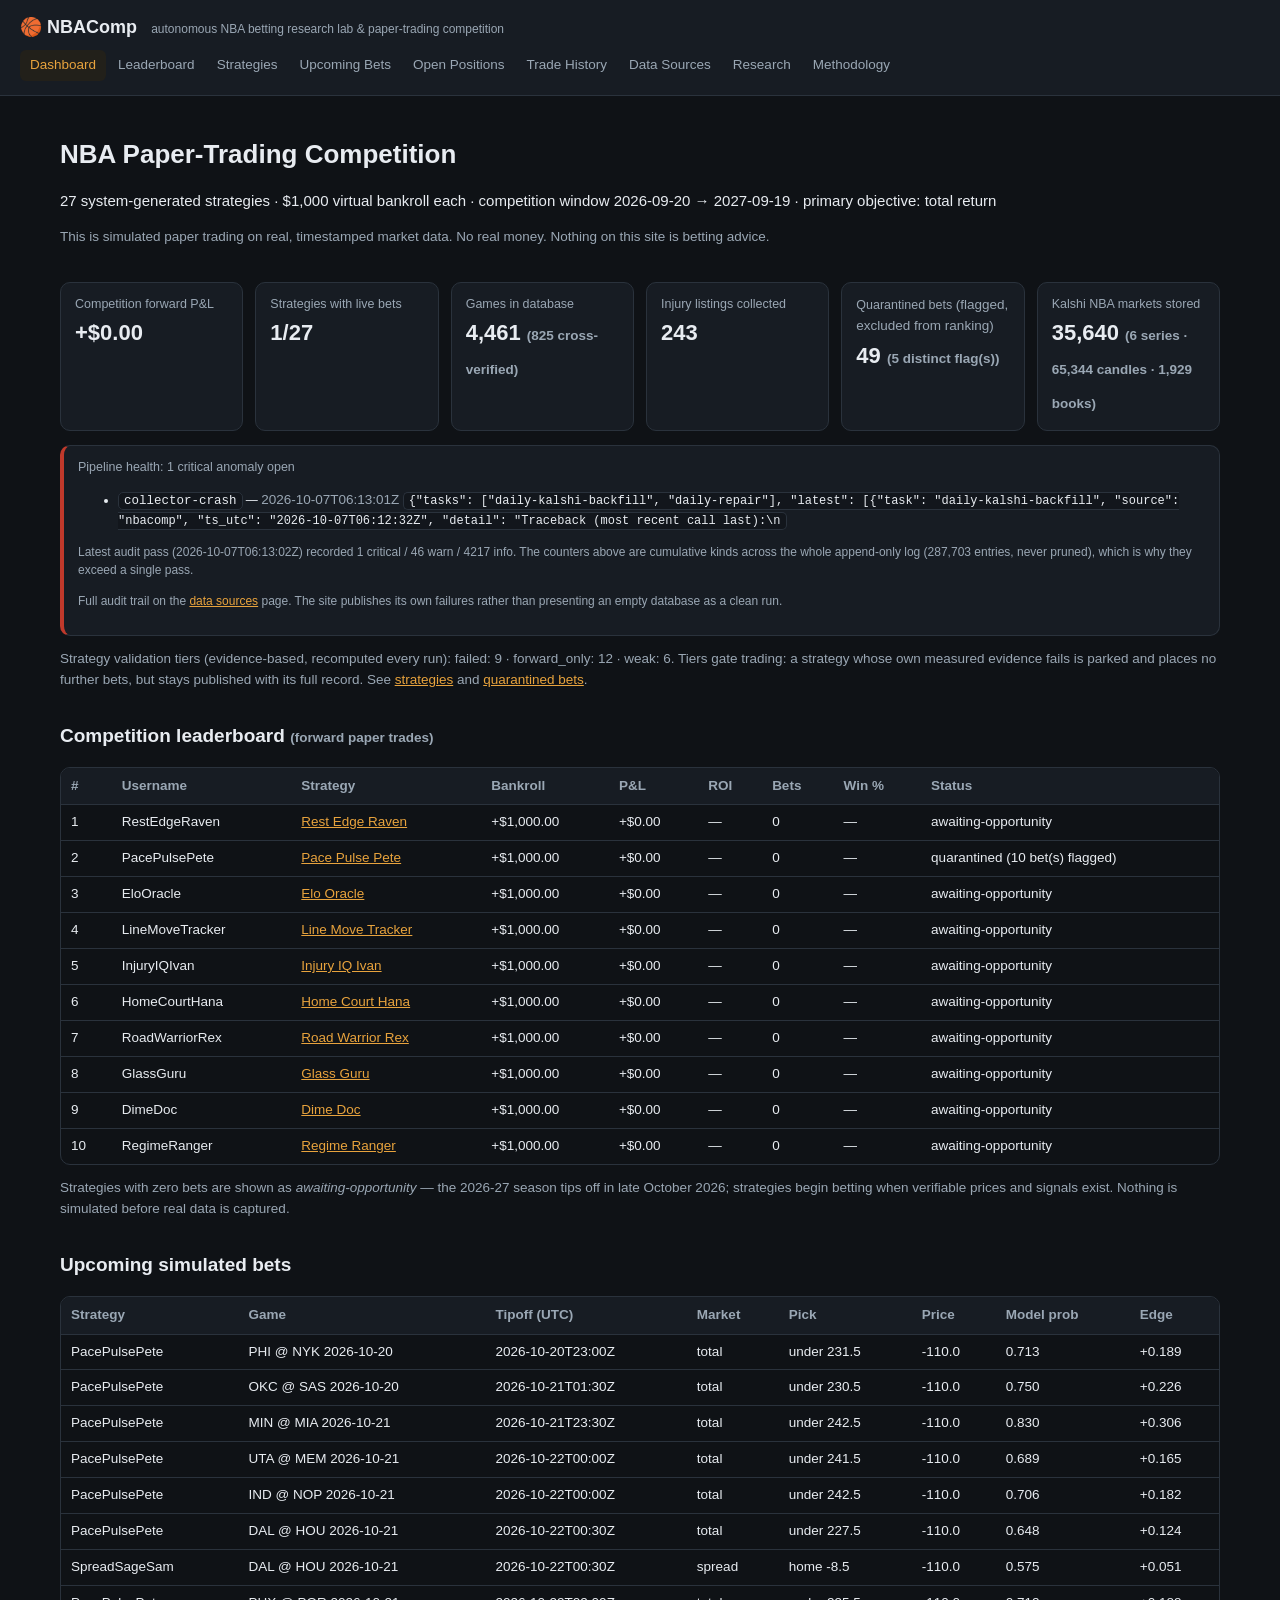
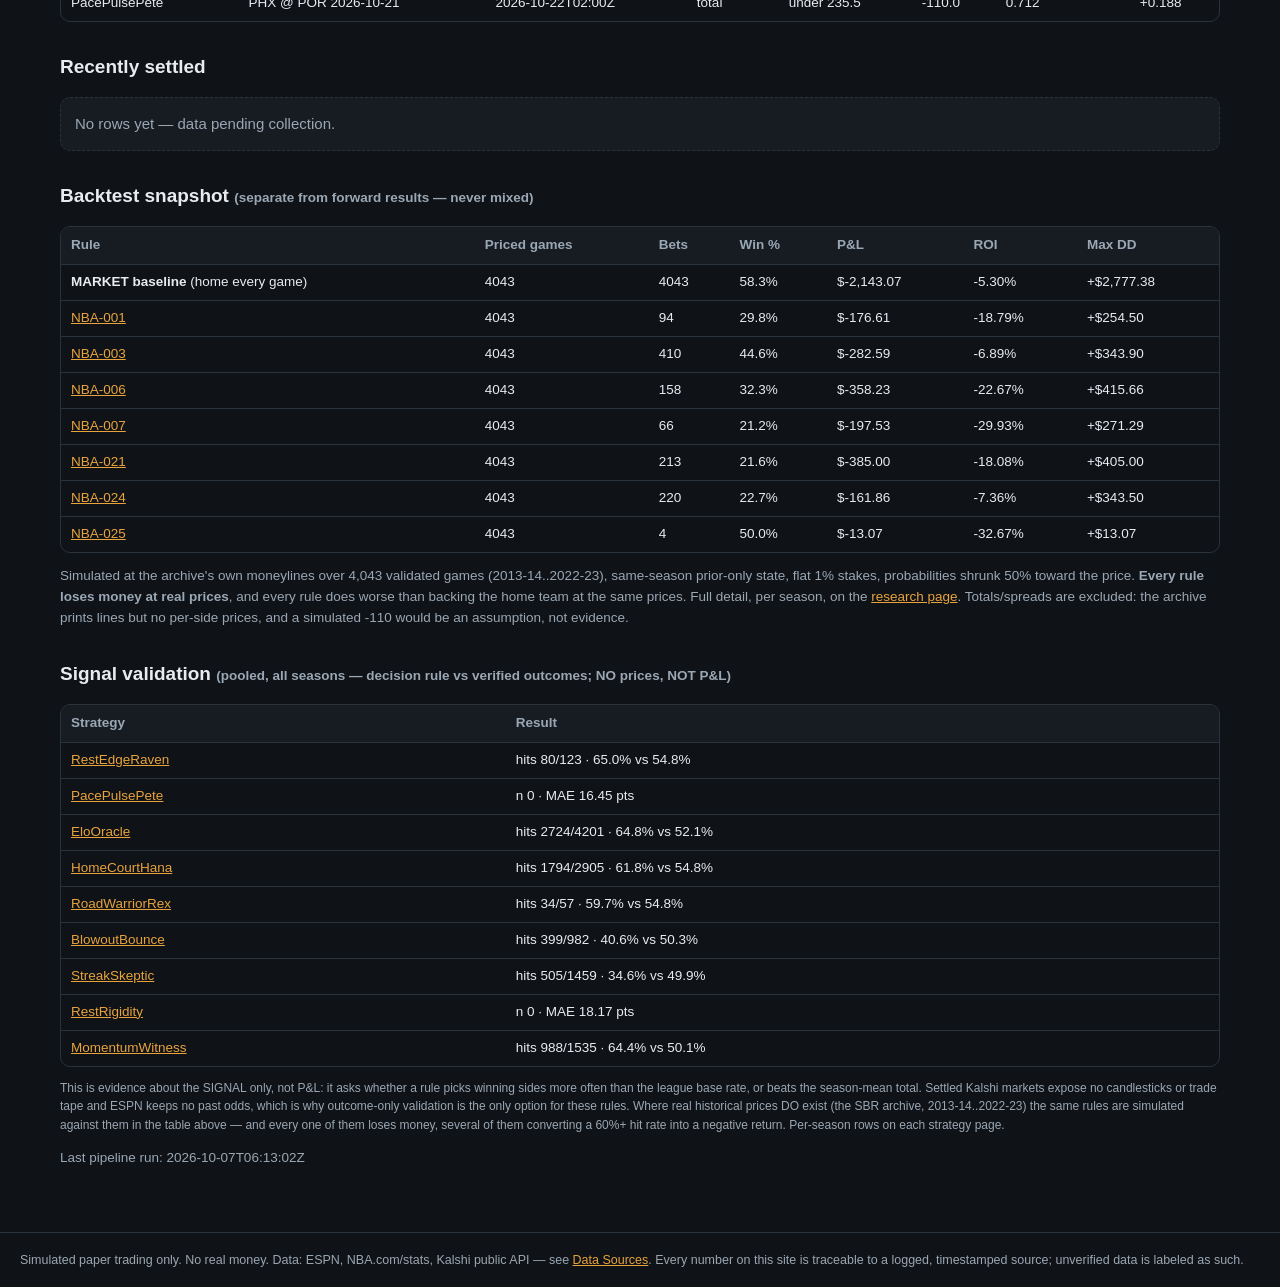
==== index.html @ da279f04 "[auto] collect + pipeline + site build 2026-10-07T06:16:21Z" ====
<!DOCTYPE html>
<html lang="en"><head><meta charset="utf-8">
<meta name="viewport" content="width=device-width, initial-scale=1">
<title>Dashboard — NBAComp</title>
<link rel="stylesheet" href="style.css"></head>
<body>
<header><div class="brand"><a href="index.html">🏀 NBAComp</a>
<span class="tag">autonomous NBA betting research lab &amp; paper-trading competition</span></div>
<nav><a href="index.html" class="active">Dashboard</a><a href="leaderboard.html">Leaderboard</a><a href="strategies.html">Strategies</a><a href="upcoming.html">Upcoming Bets</a><a href="positions.html">Open Positions</a><a href="history.html">Trade History</a><a href="sources.html">Data Sources</a><a href="research.html">Research</a><a href="methodology.html">Methodology</a></nav></header>
<main>
<div class="hero">
  <h1>NBA Paper-Trading Competition</h1>
  <p>27 system-generated strategies · $1,000 virtual bankroll each ·
     competition window 2026-09-20 → 2027-09-19 · primary objective: total return</p>
  <p class="muted">This is simulated paper trading on real, timestamped market data. No real money. Nothing on this
  site is betting advice.</p>
</div>
<div class="cards">
  <div class="card"><div class="k">Competition forward P&L</div><div class="v">+$0.00</div></div>
  <div class="card"><div class="k">Strategies with live bets</div><div class="v">1/27</div></div>
  <div class="card"><div class="k">Games in database</div><div class="v">4,461 <span class="muted">(825 cross-verified)</span></div></div>
  <div class="card"><div class="k">Injury listings collected</div><div class="v">243</div></div>
  <div class="card"><div class="k">Quarantined bets <span class="muted">(flagged, excluded from ranking)</span></div><div class="v">49 <span class="muted">(5 distinct flag(s))</span></div></div>
  <div class="card"><div class="k">Kalshi NBA markets stored</div><div class="v">35,640 <span class="muted">(6 series · 65,344 candles · 1,929 books)</span></div></div>
</div>
<div class='card' style='border-left:4px solid #c0392b'><div class='k'>Pipeline health: 1 critical anomaly open</div><ul class='small'><li><code>collector-crash</code> — <span class='muted'>2026-10-07T06:13:01Z</span> <code class='small'>{"tasks": ["daily-kalshi-backfill", "daily-repair"], "latest": [{"task": "daily-kalshi-backfill", "source": "nbacomp", "ts_utc": "2026-10-07T06:12:32Z", "detail": "Traceback (most recent call last):\n</code></li></ul><p class='muted small'>Latest audit pass (2026-10-07T06:13:02Z) recorded 1 critical / 46 warn / 4217 info. The counters above are cumulative kinds across the whole append-only log (287,703 entries, never pruned), which is why they exceed a single pass.</p><p class='muted small'>Full audit trail on the <a href='sources.html'>data sources</a> page. The site publishes its own failures rather than presenting an empty database as a clean run.</p></div>
<p class="muted">Strategy validation tiers (evidence-based, recomputed every run): failed: 9 · forward_only: 12 · weak: 6.
Tiers gate trading: a strategy whose own measured evidence fails is parked and places no further bets,
but stays published with its full record. See
<a href="strategies.html">strategies</a> and <a href="positions.html#quarantined">quarantined bets</a>.</p>
<h2>Competition leaderboard <span class="muted">(forward paper trades)</span></h2>
<div class='twrap'><table class=''><thead><tr><th>#</th><th>Username</th><th>Strategy</th><th>Bankroll</th><th>P&amp;L</th><th>ROI</th><th>Bets</th><th>Win %</th><th>Status</th></tr></thead><tbody><tr><td>1</td><td>RestEdgeRaven</td><td><a href='strategies.html#NBA-001'>Rest Edge Raven</a></td><td>+$1,000.00</td><td>+$0.00</td><td>—</td><td>0</td><td>—</td><td>awaiting-opportunity</td></tr><tr><td>2</td><td>PacePulsePete</td><td><a href='strategies.html#NBA-002'>Pace Pulse Pete</a></td><td>+$1,000.00</td><td>+$0.00</td><td>—</td><td>0</td><td>—</td><td>quarantined (10 bet(s) flagged)</td></tr><tr><td>3</td><td>EloOracle</td><td><a href='strategies.html#NBA-003'>Elo Oracle</a></td><td>+$1,000.00</td><td>+$0.00</td><td>—</td><td>0</td><td>—</td><td>awaiting-opportunity</td></tr><tr><td>4</td><td>LineMoveTracker</td><td><a href='strategies.html#NBA-004'>Line Move Tracker</a></td><td>+$1,000.00</td><td>+$0.00</td><td>—</td><td>0</td><td>—</td><td>awaiting-opportunity</td></tr><tr><td>5</td><td>InjuryIQIvan</td><td><a href='strategies.html#NBA-005'>Injury IQ Ivan</a></td><td>+$1,000.00</td><td>+$0.00</td><td>—</td><td>0</td><td>—</td><td>awaiting-opportunity</td></tr><tr><td>6</td><td>HomeCourtHana</td><td><a href='strategies.html#NBA-006'>Home Court Hana</a></td><td>+$1,000.00</td><td>+$0.00</td><td>—</td><td>0</td><td>—</td><td>awaiting-opportunity</td></tr><tr><td>7</td><td>RoadWarriorRex</td><td><a href='strategies.html#NBA-007'>Road Warrior Rex</a></td><td>+$1,000.00</td><td>+$0.00</td><td>—</td><td>0</td><td>—</td><td>awaiting-opportunity</td></tr><tr><td>8</td><td>GlassGuru</td><td><a href='strategies.html#NBA-008'>Glass Guru</a></td><td>+$1,000.00</td><td>+$0.00</td><td>—</td><td>0</td><td>—</td><td>awaiting-opportunity</td></tr><tr><td>9</td><td>DimeDoc</td><td><a href='strategies.html#NBA-009'>Dime Doc</a></td><td>+$1,000.00</td><td>+$0.00</td><td>—</td><td>0</td><td>—</td><td>awaiting-opportunity</td></tr><tr><td>10</td><td>RegimeRanger</td><td><a href='strategies.html#NBA-010'>Regime Ranger</a></td><td>+$1,000.00</td><td>+$0.00</td><td>—</td><td>0</td><td>—</td><td>awaiting-opportunity</td></tr></tbody></table></div>
<p class="muted">Strategies with zero bets are shown as <i>awaiting-opportunity</i> — the 2026-27 season tips off in
late October 2026; strategies begin betting when verifiable prices and signals exist. Nothing is simulated before
real data is captured.</p>
<h2>Upcoming simulated bets</h2>
<div class='twrap'><table class=''><thead><tr><th>Strategy</th><th>Game</th><th>Tipoff (UTC)</th><th>Market</th><th>Pick</th><th>Price</th><th>Model prob</th><th>Edge</th></tr></thead><tbody><tr><td>PacePulsePete</td><td>PHI @ NYK 2026-10-20</td><td>2026-10-20T23:00Z</td><td>total</td><td>under 231.5</td><td>-110.0</td><td>0.713</td><td>+0.189</td></tr><tr><td>PacePulsePete</td><td>OKC @ SAS 2026-10-20</td><td>2026-10-21T01:30Z</td><td>total</td><td>under 230.5</td><td>-110.0</td><td>0.750</td><td>+0.226</td></tr><tr><td>PacePulsePete</td><td>MIN @ MIA 2026-10-21</td><td>2026-10-21T23:30Z</td><td>total</td><td>under 242.5</td><td>-110.0</td><td>0.830</td><td>+0.306</td></tr><tr><td>PacePulsePete</td><td>UTA @ MEM 2026-10-21</td><td>2026-10-22T00:00Z</td><td>total</td><td>under 241.5</td><td>-110.0</td><td>0.689</td><td>+0.165</td></tr><tr><td>PacePulsePete</td><td>IND @ NOP 2026-10-21</td><td>2026-10-22T00:00Z</td><td>total</td><td>under 242.5</td><td>-110.0</td><td>0.706</td><td>+0.182</td></tr><tr><td>PacePulsePete</td><td>DAL @ HOU 2026-10-21</td><td>2026-10-22T00:30Z</td><td>total</td><td>under 227.5</td><td>-110.0</td><td>0.648</td><td>+0.124</td></tr><tr><td>SpreadSageSam</td><td>DAL @ HOU 2026-10-21</td><td>2026-10-22T00:30Z</td><td>spread</td><td>home -8.5</td><td>-110.0</td><td>0.575</td><td>+0.051</td></tr><tr><td>PacePulsePete</td><td>PHX @ POR 2026-10-21</td><td>2026-10-22T02:00Z</td><td>total</td><td>under 235.5</td><td>-110.0</td><td>0.712</td><td>+0.188</td></tr></tbody></table></div>
<h2>Recently settled</h2>
<p class='empty'>No rows yet — data pending collection.</p>
<h2>Backtest snapshot <span class="muted">(separate from forward results — never mixed)</span></h2>
<div class='twrap'><table class=''><thead><tr><th>Rule</th><th>Priced games</th><th>Bets</th><th>Win %</th><th>P&amp;L</th><th>ROI</th><th>Max DD</th></tr></thead><tbody><tr><td><b>MARKET baseline</b> (home every game)</td><td>4043</td><td>4043</td><td>58.3%</td><td>$-2,143.07</td><td>-5.30%</td><td>+$2,777.38</td></tr><tr><td><a href='strategies.html#NBA-001'>NBA-001</a></td><td>4043</td><td>94</td><td>29.8%</td><td>$-176.61</td><td>-18.79%</td><td>+$254.50</td></tr><tr><td><a href='strategies.html#NBA-003'>NBA-003</a></td><td>4043</td><td>410</td><td>44.6%</td><td>$-282.59</td><td>-6.89%</td><td>+$343.90</td></tr><tr><td><a href='strategies.html#NBA-006'>NBA-006</a></td><td>4043</td><td>158</td><td>32.3%</td><td>$-358.23</td><td>-22.67%</td><td>+$415.66</td></tr><tr><td><a href='strategies.html#NBA-007'>NBA-007</a></td><td>4043</td><td>66</td><td>21.2%</td><td>$-197.53</td><td>-29.93%</td><td>+$271.29</td></tr><tr><td><a href='strategies.html#NBA-021'>NBA-021</a></td><td>4043</td><td>213</td><td>21.6%</td><td>$-385.00</td><td>-18.08%</td><td>+$405.00</td></tr><tr><td><a href='strategies.html#NBA-024'>NBA-024</a></td><td>4043</td><td>220</td><td>22.7%</td><td>$-161.86</td><td>-7.36%</td><td>+$343.50</td></tr><tr><td><a href='strategies.html#NBA-025'>NBA-025</a></td><td>4043</td><td>4</td><td>50.0%</td><td>$-13.07</td><td>-32.67%</td><td>+$13.07</td></tr></tbody></table></div><p class='muted'>Simulated at the archive's own moneylines over 4,043 validated games (2013-14..2022-23), same-season prior-only state, flat 1% stakes, probabilities shrunk 50% toward the price. <b>Every rule loses money at real prices</b>, and every rule does worse than backing the home team at the same prices. Full detail, per season, on the <a href='research.html'>research page</a>. Totals/spreads are excluded: the archive prints lines but no per-side prices, and a simulated -110 would be an assumption, not evidence.</p>
<h2>Signal validation <span class="muted">(pooled, all seasons — decision rule vs verified outcomes; NO prices, NOT P&amp;L)</span></h2><div class='twrap'><table class=''><thead><tr><th>Strategy</th><th>Result</th></tr></thead><tbody><tr><td><a href='strategies.html#NBA-001'>RestEdgeRaven</a></td><td>hits 80/123 · 65.0% vs 54.8%</td></tr><tr><td><a href='strategies.html#NBA-002'>PacePulsePete</a></td><td>n 0 · MAE 16.45 pts</td></tr><tr><td><a href='strategies.html#NBA-003'>EloOracle</a></td><td>hits 2724/4201 · 64.8% vs 52.1%</td></tr><tr><td><a href='strategies.html#NBA-006'>HomeCourtHana</a></td><td>hits 1794/2905 · 61.8% vs 54.8%</td></tr><tr><td><a href='strategies.html#NBA-007'>RoadWarriorRex</a></td><td>hits 34/57 · 59.7% vs 54.8%</td></tr><tr><td><a href='strategies.html#NBA-020'>BlowoutBounce</a></td><td>hits 399/982 · 40.6% vs 50.3%</td></tr><tr><td><a href='strategies.html#NBA-021'>StreakSkeptic</a></td><td>hits 505/1459 · 34.6% vs 49.9%</td></tr><tr><td><a href='strategies.html#NBA-022'>RestRigidity</a></td><td>n 0 · MAE 18.17 pts</td></tr><tr><td><a href='strategies.html#NBA-024'>MomentumWitness</a></td><td>hits 988/1535 · 64.4% vs 50.1%</td></tr></tbody></table></div><p class="muted small">This is evidence about the SIGNAL only, not P&amp;L: it asks whether a rule picks winning sides more often than the league base rate, or beats the season-mean total. Settled Kalshi markets expose no candlesticks or trade tape and ESPN keeps no past odds, which is why outcome-only validation is the only option for these rules. Where real historical prices DO exist (the SBR archive, 2013-14..2022-23) the same rules are simulated against them in the table above — and every one of them loses money, several of them converting a 60%+ hit rate into a negative return. Per-season rows on each strategy page.</p>
<p class="muted">Last pipeline run: 2026-10-07T06:13:02Z</p>
</main>
<footer>Simulated paper trading only. No real money. Data: ESPN, NBA.com/stats, Kalshi public API —
see <a href="sources.html">Data Sources</a>. Every number on this site is traceable to a logged,
timestamped source; unverified data is labeled as such.</footer>
</body></html>
---- style.css ----
:root { --bg:#0f1216; --panel:#171c23; --ink:#e8ecf1; --muted:#9aa7b4; --line:#2a323c;
        --accent:#e8a33d; --good:#3fb96b; --bad:#e05252; --mono:ui-monospace,Menlo,monospace; }
* { box-sizing:border-box; }
body { margin:0; background:var(--bg); color:var(--ink);
       font:15px/1.55 -apple-system,"Segoe UI",Roboto,Helvetica,Arial,sans-serif; }
header { padding:14px 20px; border-bottom:1px solid var(--line); background:var(--panel);
         position:sticky; top:0; z-index:5; }
.brand a { color:var(--ink); font-weight:700; font-size:18px; text-decoration:none; }
.brand .tag { color:var(--muted); margin-left:10px; font-size:12px; }
nav { margin-top:8px; display:flex; flex-wrap:wrap; gap:2px; }
nav a { color:var(--muted); text-decoration:none; padding:5px 10px; border-radius:6px; font-size:13.5px; }
nav a:hover { color:var(--ink); background:#222a34; }
nav a.active { color:var(--accent); background:#22201a; }
main { max-width:1200px; margin:0 auto; padding:20px; }
h1,h2 { font-weight:700; } h1 { font-size:26px; margin:.4em 0; } h2 { font-size:19px; margin-top:1.6em; }
a { color:var(--accent); }
.muted { color:var(--muted); font-size:13.5px; } .small { font-size:12px; }
.mono { font-family:var(--mono); font-size:12.5px; color:var(--muted); }
.hero { padding:18px 0 6px; } .hero h1 { margin:0 0 6px; }
.cards { display:grid; grid-template-columns:repeat(auto-fit,minmax(180px,1fr)); gap:12px; margin:14px 0; }
.card { background:var(--panel); border:1px solid var(--line); border-radius:10px; padding:12px 14px; }
.card .k { color:var(--muted); font-size:12.5px; } .card .v { font-size:22px; font-weight:700; margin-top:2px; }
.twrap { overflow-x:auto; border:1px solid var(--line); border-radius:10px; margin:10px 0; }
table { border-collapse:collapse; width:100%; font-size:13.5px; }
th { text-align:left; color:var(--muted); font-weight:600; padding:8px 10px; border-bottom:1px solid var(--line);
     white-space:nowrap; background:var(--panel); position:sticky; top:0;}
td { padding:7px 10px; border-bottom:1px solid var(--line); vertical-align:top; }
tr:last-child td { border-bottom:none; }
.win,.pos,.ok { color:var(--good); font-weight:600; } .loss,.neg,.bad { color:var(--bad); font-weight:600; }
.warnbadge { display:inline-block; background:#33291a; color:#e0a94a; border-radius:999px;
             padding:1px 8px; font-size:11.5px; font-weight:600; }
.push,.void { color:var(--muted); }
.empty { color:var(--muted); background:var(--panel); border:1px dashed var(--line);
         padding:14px; border-radius:10px; }
.pill { display:inline-block; background:#222a34; color:var(--muted); border-radius:999px;
        padding:2px 10px; font-size:11.5px; margin-left:6px; vertical-align:middle; }
.pill.status { background:#1c2a22; color:var(--good); }
.strategy-card { background:var(--panel); border:1px solid var(--line); border-radius:12px;
                 padding:16px 20px; margin:18px 0; }
.strategy-card h2 { margin-top:0; } .username { color:var(--muted); margin-top:-6px; }
.rules { columns:1; } .perf { background:#12161c; border:1px solid var(--line); border-radius:8px;
         padding:8px 12px; margin:8px 0; font-size:13.5px; }
details { margin:8px 0; } summary { cursor:pointer; color:var(--muted); }
.research-item { background:var(--panel); border:1px solid var(--line); border-radius:10px;
                 padding:12px 16px; margin:12px 0; }
.research-item h3 { margin:0 0 6px; font-size:15.5px; }
input[type=search], select { background:var(--panel); color:var(--ink); border:1px solid var(--line);
        border-radius:8px; padding:8px 10px; font-size:14px; margin:6px 8px 6px 0; }
#q { width:min(420px,100%); }
.trigger { color:var(--muted); font-size:12.5px; }
code { background:#12161c; border:1px solid var(--line); border-radius:5px; padding:1px 5px;
       font-size:12.5px; }
footer { border-top:1px solid var(--line); color:var(--muted); font-size:12.5px;
         padding:18px 20px; margin-top:30px; }
@media (max-width:720px){ main{padding:12px;} .card .v{font-size:18px;} th,td{padding:6px 7px;} }
/* --- competition leaderboard (NFLComp-style board) --- */
.cards.kpis { grid-template-columns:repeat(auto-fit,minmax(160px,1fr)); }
.cards.kpis .v { font-size:26px; }
.cards.kpis .small-v { font-size:17px; word-break:break-all; }
.card .s { color:var(--muted); font-size:11.5px; margin-top:2px; }
.lb-controls { display:flex; flex-wrap:wrap; gap:10px; align-items:center; margin:10px 0; }
.kind-toggle { display:flex; gap:6px; }
.fbtn { background:var(--panel); color:var(--muted); border:1px solid var(--line);
       border-radius:999px; padding:5px 13px; font-size:12.5px; cursor:pointer; }
.fbtn:hover { color:var(--ink); border-color:var(--accent); }
.fbtn.on { color:var(--accent); border-color:var(--accent); background:#22201a; font-weight:600; }
.pills { display:flex; flex-wrap:wrap; gap:6px; margin:8px 0 4px; }
#lb_q { flex:1; min-width:200px; }
th.sortable { cursor:pointer; user-select:none; }
th.sortable:hover { color:var(--accent); }
.medal { display:inline-block; min-width:34px; text-align:center; border-radius:6px; padding:1px 6px; }
.m1 { background:#3a2f14; color:#f2c94c; } .m2 { background:#2b3038; color:#cfd6de; }
.m3 { background:#33241a; color:#e09a5f; }
.st { display:inline-block; border-radius:999px; padding:2px 10px; font-size:11px;
     font-weight:600; white-space:nowrap; background:#222a34; color:var(--muted); }
.st-active, .st-active--open-bets- { background:#1c2a22; color:var(--good); }
.st-awaiting-opportunity { background:#232a33; color:var(--muted); }
.st-backtested { background:#1d2634; color:#6aa8e8; }
.st-no-historical-data { background:#232a33; color:var(--muted); }
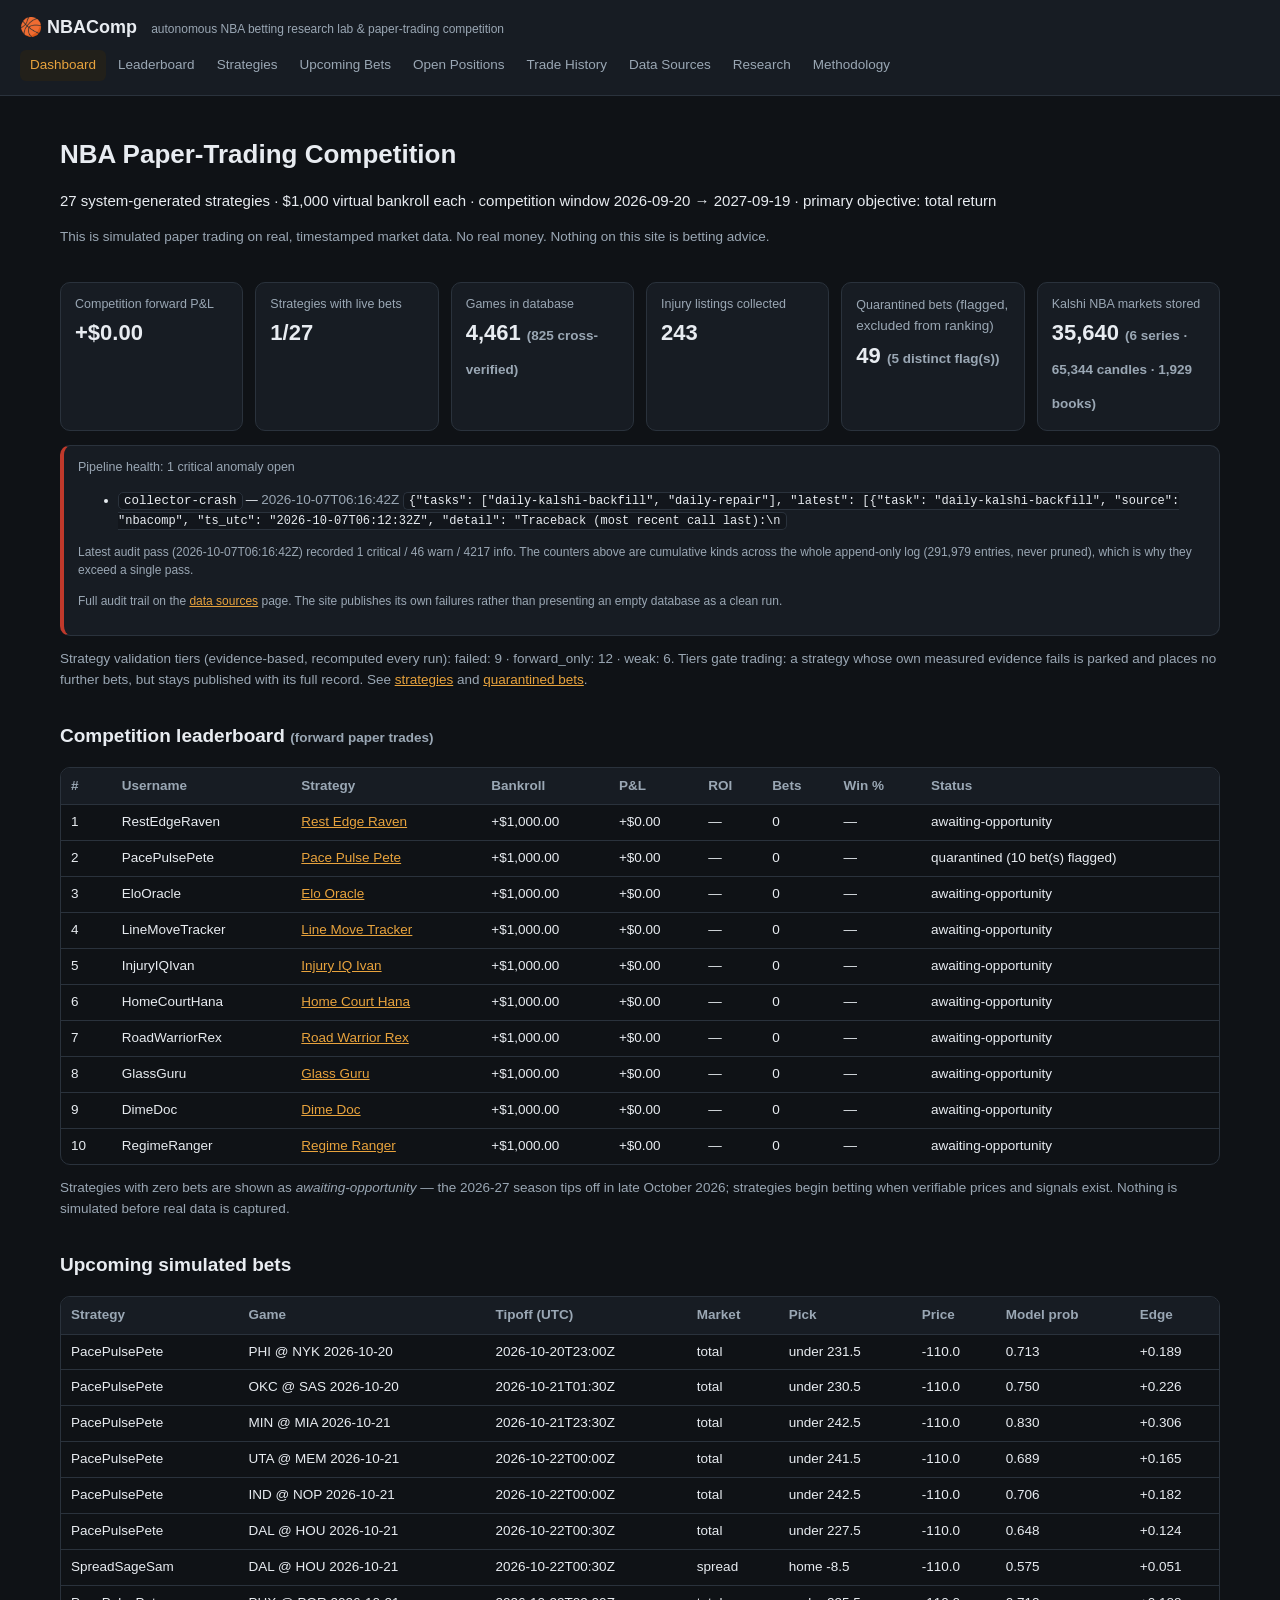
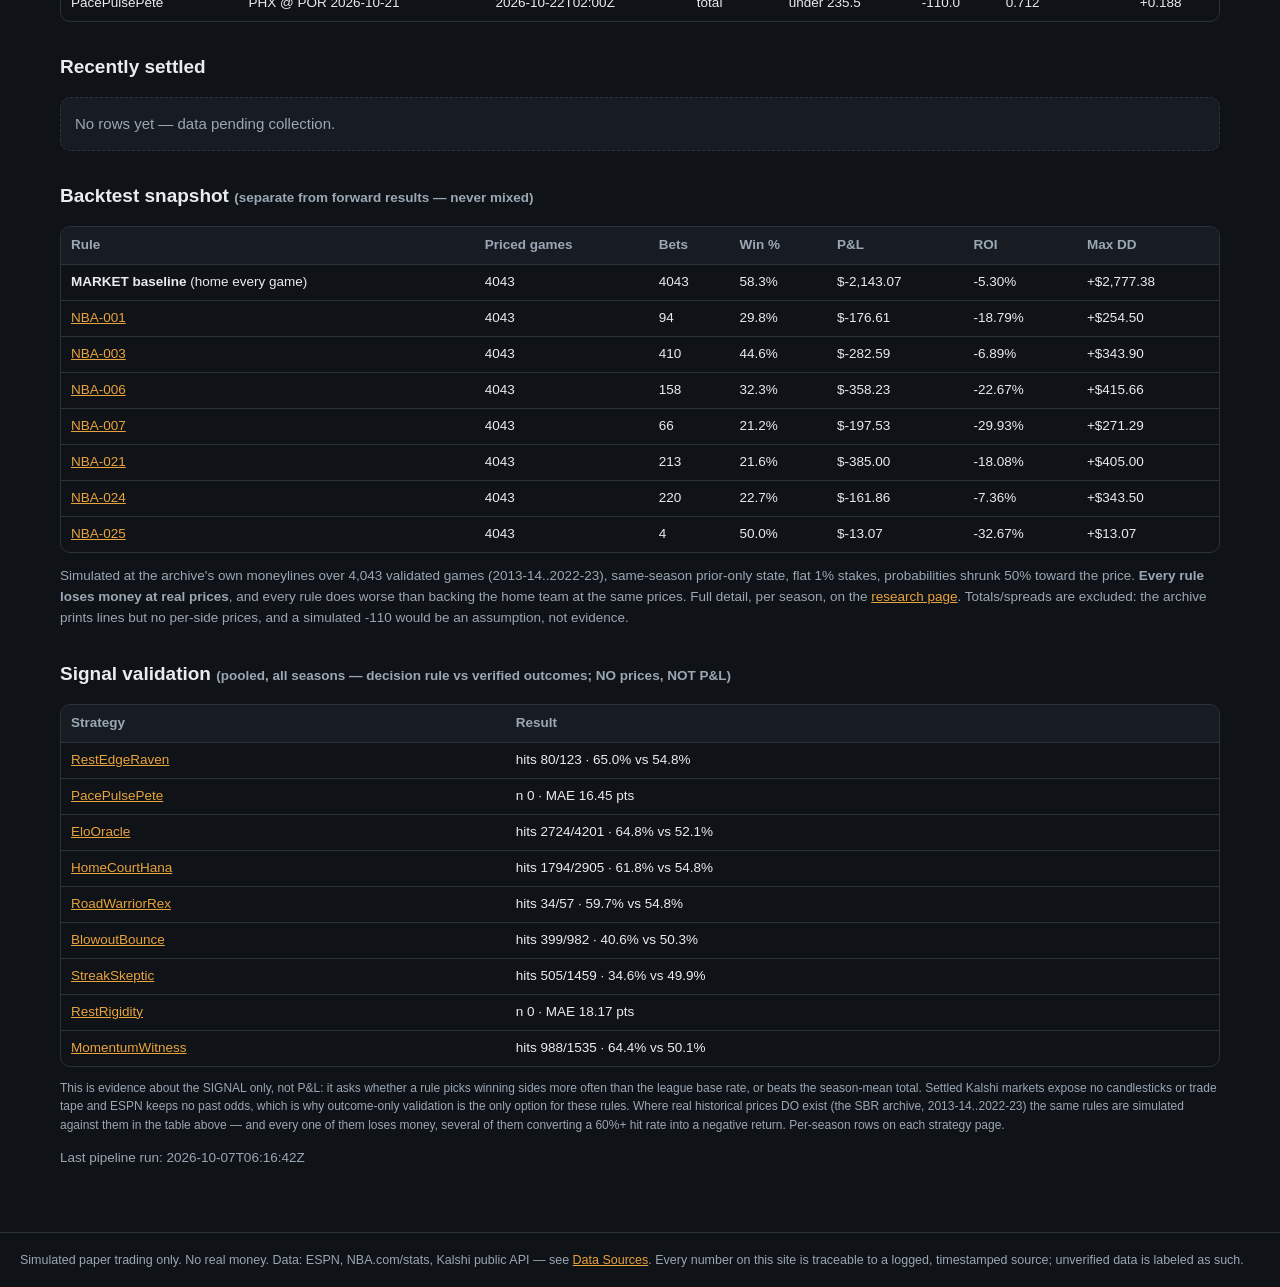
==== commit b7102fb8: "[auto] live site verification 2026-10-07T06:16:44Z" ====
--- a/index.html
+++ b/index.html
@@ -23,7 +23,7 @@
   <div class="card"><div class="k">Quarantined bets <span class="muted">(flagged, excluded from ranking)</span></div><div class="v">49 <span class="muted">(5 distinct flag(s))</span></div></div>
   <div class="card"><div class="k">Kalshi NBA markets stored</div><div class="v">35,640 <span class="muted">(6 series · 65,344 candles · 1,929 books)</span></div></div>
 </div>
-<div class='card' style='border-left:4px solid #c0392b'><div class='k'>Pipeline health: 1 critical anomaly open</div><ul class='small'><li><code>collector-crash</code> — <span class='muted'>2026-10-07T06:13:01Z</span> <code class='small'>{"tasks": ["daily-kalshi-backfill", "daily-repair"], "latest": [{"task": "daily-kalshi-backfill", "source": "nbacomp", "ts_utc": "2026-10-07T06:12:32Z", "detail": "Traceback (most recent call last):\n</code></li></ul><p class='muted small'>Latest audit pass (2026-10-07T06:13:02Z) recorded 1 critical / 46 warn / 4217 info. The counters above are cumulative kinds across the whole append-only log (287,703 entries, never pruned), which is why they exceed a single pass.</p><p class='muted small'>Full audit trail on the <a href='sources.html'>data sources</a> page. The site publishes its own failures rather than presenting an empty database as a clean run.</p></div>
+<div class='card' style='border-left:4px solid #c0392b'><div class='k'>Pipeline health: 1 critical anomaly open</div><ul class='small'><li><code>collector-crash</code> — <span class='muted'>2026-10-07T06:16:42Z</span> <code class='small'>{"tasks": ["daily-kalshi-backfill", "daily-repair"], "latest": [{"task": "daily-kalshi-backfill", "source": "nbacomp", "ts_utc": "2026-10-07T06:12:32Z", "detail": "Traceback (most recent call last):\n</code></li></ul><p class='muted small'>Latest audit pass (2026-10-07T06:16:42Z) recorded 1 critical / 46 warn / 4217 info. The counters above are cumulative kinds across the whole append-only log (291,979 entries, never pruned), which is why they exceed a single pass.</p><p class='muted small'>Full audit trail on the <a href='sources.html'>data sources</a> page. The site publishes its own failures rather than presenting an empty database as a clean run.</p></div>
 <p class="muted">Strategy validation tiers (evidence-based, recomputed every run): failed: 9 · forward_only: 12 · weak: 6.
 Tiers gate trading: a strategy whose own measured evidence fails is parked and places no further bets,
 but stays published with its full record. See
@@ -40,7 +40,7 @@
 <h2>Backtest snapshot <span class="muted">(separate from forward results — never mixed)</span></h2>
 <div class='twrap'><table class=''><thead><tr><th>Rule</th><th>Priced games</th><th>Bets</th><th>Win %</th><th>P&amp;L</th><th>ROI</th><th>Max DD</th></tr></thead><tbody><tr><td><b>MARKET baseline</b> (home every game)</td><td>4043</td><td>4043</td><td>58.3%</td><td>$-2,143.07</td><td>-5.30%</td><td>+$2,777.38</td></tr><tr><td><a href='strategies.html#NBA-001'>NBA-001</a></td><td>4043</td><td>94</td><td>29.8%</td><td>$-176.61</td><td>-18.79%</td><td>+$254.50</td></tr><tr><td><a href='strategies.html#NBA-003'>NBA-003</a></td><td>4043</td><td>410</td><td>44.6%</td><td>$-282.59</td><td>-6.89%</td><td>+$343.90</td></tr><tr><td><a href='strategies.html#NBA-006'>NBA-006</a></td><td>4043</td><td>158</td><td>32.3%</td><td>$-358.23</td><td>-22.67%</td><td>+$415.66</td></tr><tr><td><a href='strategies.html#NBA-007'>NBA-007</a></td><td>4043</td><td>66</td><td>21.2%</td><td>$-197.53</td><td>-29.93%</td><td>+$271.29</td></tr><tr><td><a href='strategies.html#NBA-021'>NBA-021</a></td><td>4043</td><td>213</td><td>21.6%</td><td>$-385.00</td><td>-18.08%</td><td>+$405.00</td></tr><tr><td><a href='strategies.html#NBA-024'>NBA-024</a></td><td>4043</td><td>220</td><td>22.7%</td><td>$-161.86</td><td>-7.36%</td><td>+$343.50</td></tr><tr><td><a href='strategies.html#NBA-025'>NBA-025</a></td><td>4043</td><td>4</td><td>50.0%</td><td>$-13.07</td><td>-32.67%</td><td>+$13.07</td></tr></tbody></table></div><p class='muted'>Simulated at the archive's own moneylines over 4,043 validated games (2013-14..2022-23), same-season prior-only state, flat 1% stakes, probabilities shrunk 50% toward the price. <b>Every rule loses money at real prices</b>, and every rule does worse than backing the home team at the same prices. Full detail, per season, on the <a href='research.html'>research page</a>. Totals/spreads are excluded: the archive prints lines but no per-side prices, and a simulated -110 would be an assumption, not evidence.</p>
 <h2>Signal validation <span class="muted">(pooled, all seasons — decision rule vs verified outcomes; NO prices, NOT P&amp;L)</span></h2><div class='twrap'><table class=''><thead><tr><th>Strategy</th><th>Result</th></tr></thead><tbody><tr><td><a href='strategies.html#NBA-001'>RestEdgeRaven</a></td><td>hits 80/123 · 65.0% vs 54.8%</td></tr><tr><td><a href='strategies.html#NBA-002'>PacePulsePete</a></td><td>n 0 · MAE 16.45 pts</td></tr><tr><td><a href='strategies.html#NBA-003'>EloOracle</a></td><td>hits 2724/4201 · 64.8% vs 52.1%</td></tr><tr><td><a href='strategies.html#NBA-006'>HomeCourtHana</a></td><td>hits 1794/2905 · 61.8% vs 54.8%</td></tr><tr><td><a href='strategies.html#NBA-007'>RoadWarriorRex</a></td><td>hits 34/57 · 59.7% vs 54.8%</td></tr><tr><td><a href='strategies.html#NBA-020'>BlowoutBounce</a></td><td>hits 399/982 · 40.6% vs 50.3%</td></tr><tr><td><a href='strategies.html#NBA-021'>StreakSkeptic</a></td><td>hits 505/1459 · 34.6% vs 49.9%</td></tr><tr><td><a href='strategies.html#NBA-022'>RestRigidity</a></td><td>n 0 · MAE 18.17 pts</td></tr><tr><td><a href='strategies.html#NBA-024'>MomentumWitness</a></td><td>hits 988/1535 · 64.4% vs 50.1%</td></tr></tbody></table></div><p class="muted small">This is evidence about the SIGNAL only, not P&amp;L: it asks whether a rule picks winning sides more often than the league base rate, or beats the season-mean total. Settled Kalshi markets expose no candlesticks or trade tape and ESPN keeps no past odds, which is why outcome-only validation is the only option for these rules. Where real historical prices DO exist (the SBR archive, 2013-14..2022-23) the same rules are simulated against them in the table above — and every one of them loses money, several of them converting a 60%+ hit rate into a negative return. Per-season rows on each strategy page.</p>
-<p class="muted">Last pipeline run: 2026-10-07T06:13:02Z</p>
+<p class="muted">Last pipeline run: 2026-10-07T06:16:42Z</p>
 </main>
 <footer>Simulated paper trading only. No real money. Data: ESPN, NBA.com/stats, Kalshi public API —
 see <a href="sources.html">Data Sources</a>. Every number on this site is traceable to a logged,
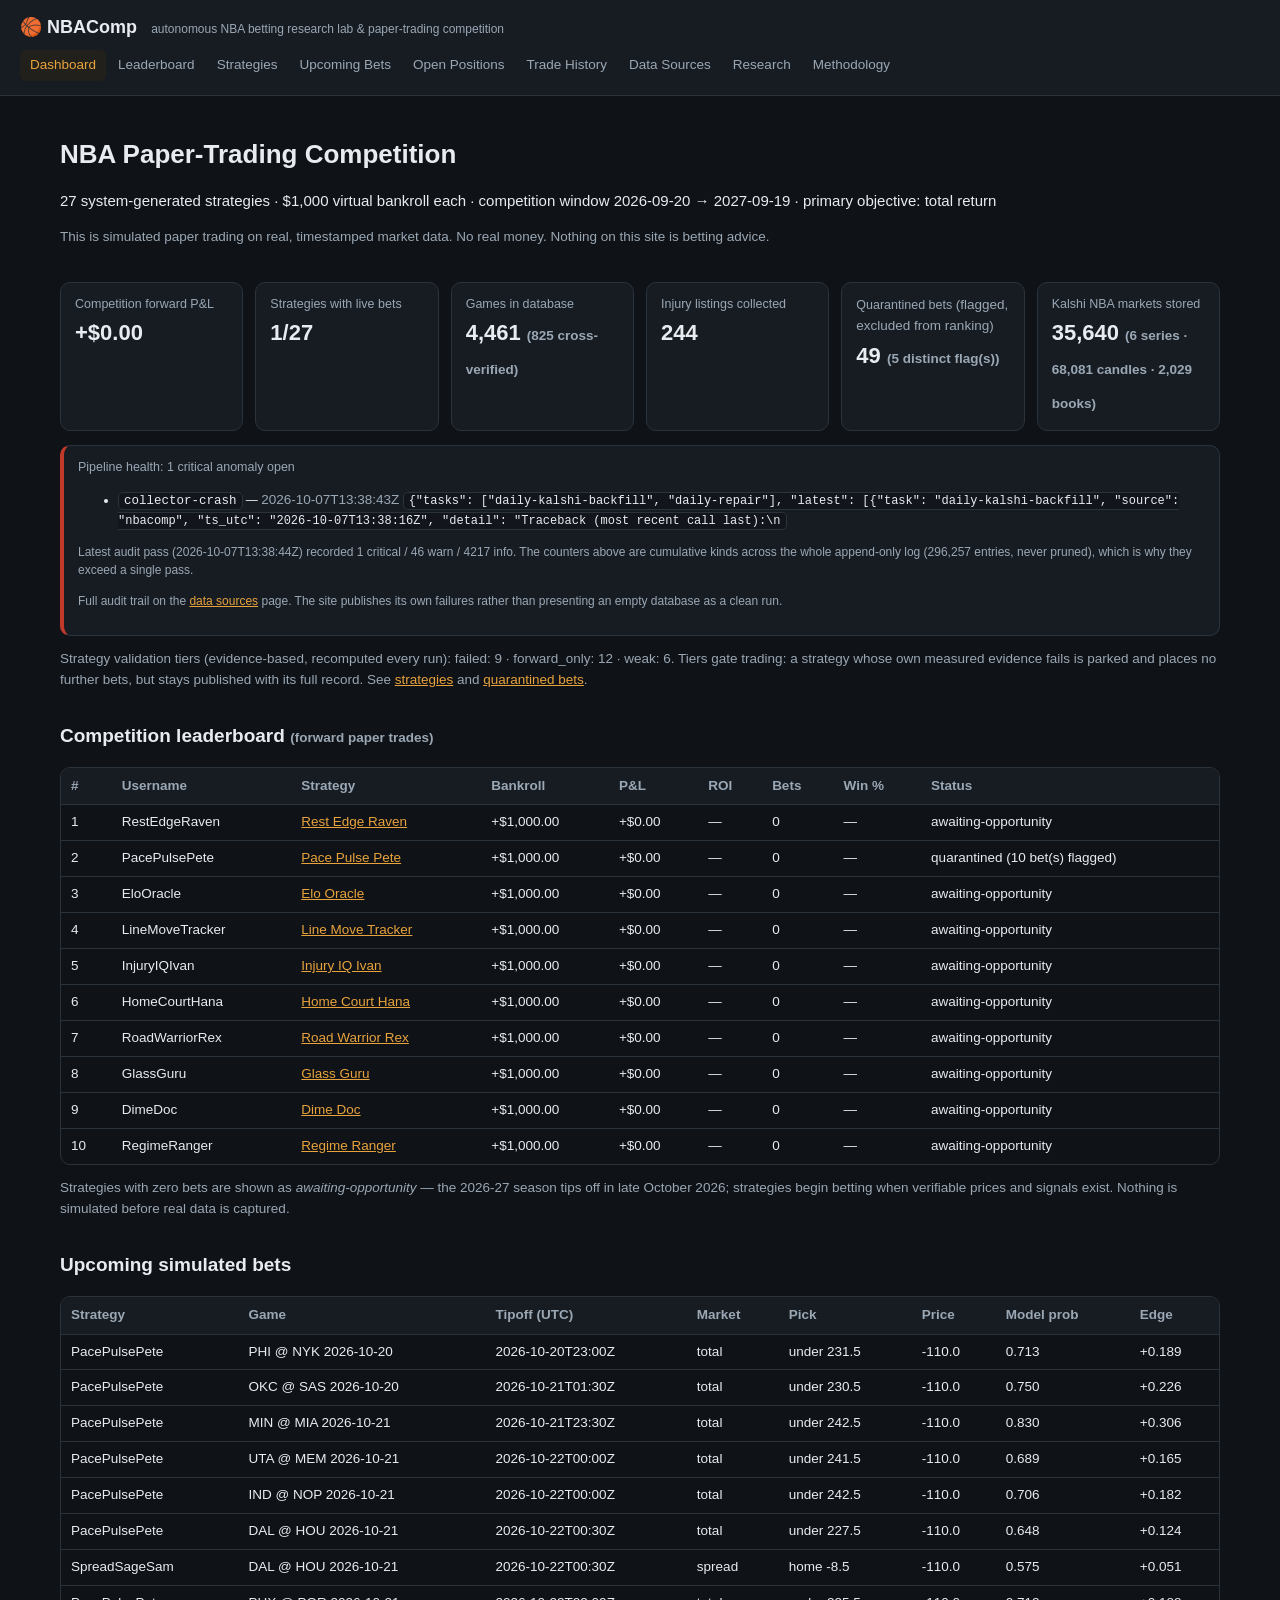
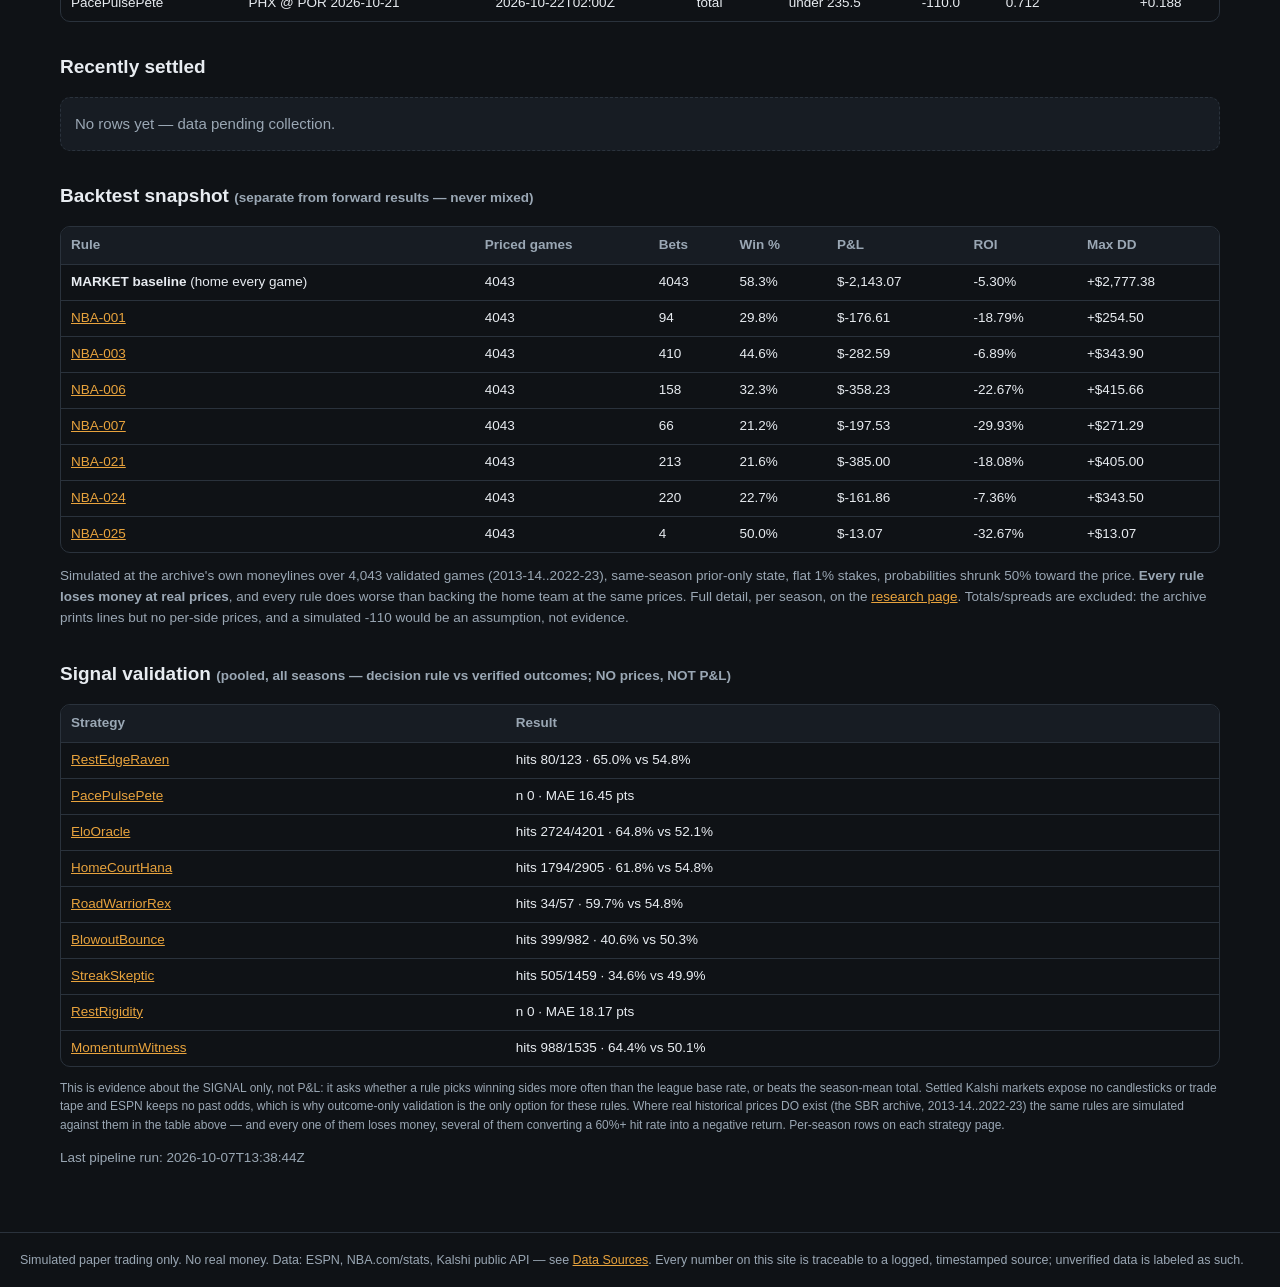
==== commit f45a2242: "[auto] collect + pipeline + site build 2026-10-07T13:42:03Z" ====
--- a/index.html
+++ b/index.html
@@ -19,11 +19,11 @@
   <div class="card"><div class="k">Competition forward P&L</div><div class="v">+$0.00</div></div>
   <div class="card"><div class="k">Strategies with live bets</div><div class="v">1/27</div></div>
   <div class="card"><div class="k">Games in database</div><div class="v">4,461 <span class="muted">(825 cross-verified)</span></div></div>
-  <div class="card"><div class="k">Injury listings collected</div><div class="v">243</div></div>
+  <div class="card"><div class="k">Injury listings collected</div><div class="v">244</div></div>
   <div class="card"><div class="k">Quarantined bets <span class="muted">(flagged, excluded from ranking)</span></div><div class="v">49 <span class="muted">(5 distinct flag(s))</span></div></div>
-  <div class="card"><div class="k">Kalshi NBA markets stored</div><div class="v">35,640 <span class="muted">(6 series · 65,344 candles · 1,929 books)</span></div></div>
+  <div class="card"><div class="k">Kalshi NBA markets stored</div><div class="v">35,640 <span class="muted">(6 series · 68,081 candles · 2,029 books)</span></div></div>
 </div>
-<div class='card' style='border-left:4px solid #c0392b'><div class='k'>Pipeline health: 1 critical anomaly open</div><ul class='small'><li><code>collector-crash</code> — <span class='muted'>2026-10-07T06:16:42Z</span> <code class='small'>{"tasks": ["daily-kalshi-backfill", "daily-repair"], "latest": [{"task": "daily-kalshi-backfill", "source": "nbacomp", "ts_utc": "2026-10-07T06:12:32Z", "detail": "Traceback (most recent call last):\n</code></li></ul><p class='muted small'>Latest audit pass (2026-10-07T06:16:42Z) recorded 1 critical / 46 warn / 4217 info. The counters above are cumulative kinds across the whole append-only log (291,979 entries, never pruned), which is why they exceed a single pass.</p><p class='muted small'>Full audit trail on the <a href='sources.html'>data sources</a> page. The site publishes its own failures rather than presenting an empty database as a clean run.</p></div>
+<div class='card' style='border-left:4px solid #c0392b'><div class='k'>Pipeline health: 1 critical anomaly open</div><ul class='small'><li><code>collector-crash</code> — <span class='muted'>2026-10-07T13:38:43Z</span> <code class='small'>{"tasks": ["daily-kalshi-backfill", "daily-repair"], "latest": [{"task": "daily-kalshi-backfill", "source": "nbacomp", "ts_utc": "2026-10-07T13:38:16Z", "detail": "Traceback (most recent call last):\n</code></li></ul><p class='muted small'>Latest audit pass (2026-10-07T13:38:44Z) recorded 1 critical / 46 warn / 4217 info. The counters above are cumulative kinds across the whole append-only log (296,257 entries, never pruned), which is why they exceed a single pass.</p><p class='muted small'>Full audit trail on the <a href='sources.html'>data sources</a> page. The site publishes its own failures rather than presenting an empty database as a clean run.</p></div>
 <p class="muted">Strategy validation tiers (evidence-based, recomputed every run): failed: 9 · forward_only: 12 · weak: 6.
 Tiers gate trading: a strategy whose own measured evidence fails is parked and places no further bets,
 but stays published with its full record. See
@@ -40,7 +40,7 @@
 <h2>Backtest snapshot <span class="muted">(separate from forward results — never mixed)</span></h2>
 <div class='twrap'><table class=''><thead><tr><th>Rule</th><th>Priced games</th><th>Bets</th><th>Win %</th><th>P&amp;L</th><th>ROI</th><th>Max DD</th></tr></thead><tbody><tr><td><b>MARKET baseline</b> (home every game)</td><td>4043</td><td>4043</td><td>58.3%</td><td>$-2,143.07</td><td>-5.30%</td><td>+$2,777.38</td></tr><tr><td><a href='strategies.html#NBA-001'>NBA-001</a></td><td>4043</td><td>94</td><td>29.8%</td><td>$-176.61</td><td>-18.79%</td><td>+$254.50</td></tr><tr><td><a href='strategies.html#NBA-003'>NBA-003</a></td><td>4043</td><td>410</td><td>44.6%</td><td>$-282.59</td><td>-6.89%</td><td>+$343.90</td></tr><tr><td><a href='strategies.html#NBA-006'>NBA-006</a></td><td>4043</td><td>158</td><td>32.3%</td><td>$-358.23</td><td>-22.67%</td><td>+$415.66</td></tr><tr><td><a href='strategies.html#NBA-007'>NBA-007</a></td><td>4043</td><td>66</td><td>21.2%</td><td>$-197.53</td><td>-29.93%</td><td>+$271.29</td></tr><tr><td><a href='strategies.html#NBA-021'>NBA-021</a></td><td>4043</td><td>213</td><td>21.6%</td><td>$-385.00</td><td>-18.08%</td><td>+$405.00</td></tr><tr><td><a href='strategies.html#NBA-024'>NBA-024</a></td><td>4043</td><td>220</td><td>22.7%</td><td>$-161.86</td><td>-7.36%</td><td>+$343.50</td></tr><tr><td><a href='strategies.html#NBA-025'>NBA-025</a></td><td>4043</td><td>4</td><td>50.0%</td><td>$-13.07</td><td>-32.67%</td><td>+$13.07</td></tr></tbody></table></div><p class='muted'>Simulated at the archive's own moneylines over 4,043 validated games (2013-14..2022-23), same-season prior-only state, flat 1% stakes, probabilities shrunk 50% toward the price. <b>Every rule loses money at real prices</b>, and every rule does worse than backing the home team at the same prices. Full detail, per season, on the <a href='research.html'>research page</a>. Totals/spreads are excluded: the archive prints lines but no per-side prices, and a simulated -110 would be an assumption, not evidence.</p>
 <h2>Signal validation <span class="muted">(pooled, all seasons — decision rule vs verified outcomes; NO prices, NOT P&amp;L)</span></h2><div class='twrap'><table class=''><thead><tr><th>Strategy</th><th>Result</th></tr></thead><tbody><tr><td><a href='strategies.html#NBA-001'>RestEdgeRaven</a></td><td>hits 80/123 · 65.0% vs 54.8%</td></tr><tr><td><a href='strategies.html#NBA-002'>PacePulsePete</a></td><td>n 0 · MAE 16.45 pts</td></tr><tr><td><a href='strategies.html#NBA-003'>EloOracle</a></td><td>hits 2724/4201 · 64.8% vs 52.1%</td></tr><tr><td><a href='strategies.html#NBA-006'>HomeCourtHana</a></td><td>hits 1794/2905 · 61.8% vs 54.8%</td></tr><tr><td><a href='strategies.html#NBA-007'>RoadWarriorRex</a></td><td>hits 34/57 · 59.7% vs 54.8%</td></tr><tr><td><a href='strategies.html#NBA-020'>BlowoutBounce</a></td><td>hits 399/982 · 40.6% vs 50.3%</td></tr><tr><td><a href='strategies.html#NBA-021'>StreakSkeptic</a></td><td>hits 505/1459 · 34.6% vs 49.9%</td></tr><tr><td><a href='strategies.html#NBA-022'>RestRigidity</a></td><td>n 0 · MAE 18.17 pts</td></tr><tr><td><a href='strategies.html#NBA-024'>MomentumWitness</a></td><td>hits 988/1535 · 64.4% vs 50.1%</td></tr></tbody></table></div><p class="muted small">This is evidence about the SIGNAL only, not P&amp;L: it asks whether a rule picks winning sides more often than the league base rate, or beats the season-mean total. Settled Kalshi markets expose no candlesticks or trade tape and ESPN keeps no past odds, which is why outcome-only validation is the only option for these rules. Where real historical prices DO exist (the SBR archive, 2013-14..2022-23) the same rules are simulated against them in the table above — and every one of them loses money, several of them converting a 60%+ hit rate into a negative return. Per-season rows on each strategy page.</p>
-<p class="muted">Last pipeline run: 2026-10-07T06:16:42Z</p>
+<p class="muted">Last pipeline run: 2026-10-07T13:38:44Z</p>
 </main>
 <footer>Simulated paper trading only. No real money. Data: ESPN, NBA.com/stats, Kalshi public API —
 see <a href="sources.html">Data Sources</a>. Every number on this site is traceable to a logged,
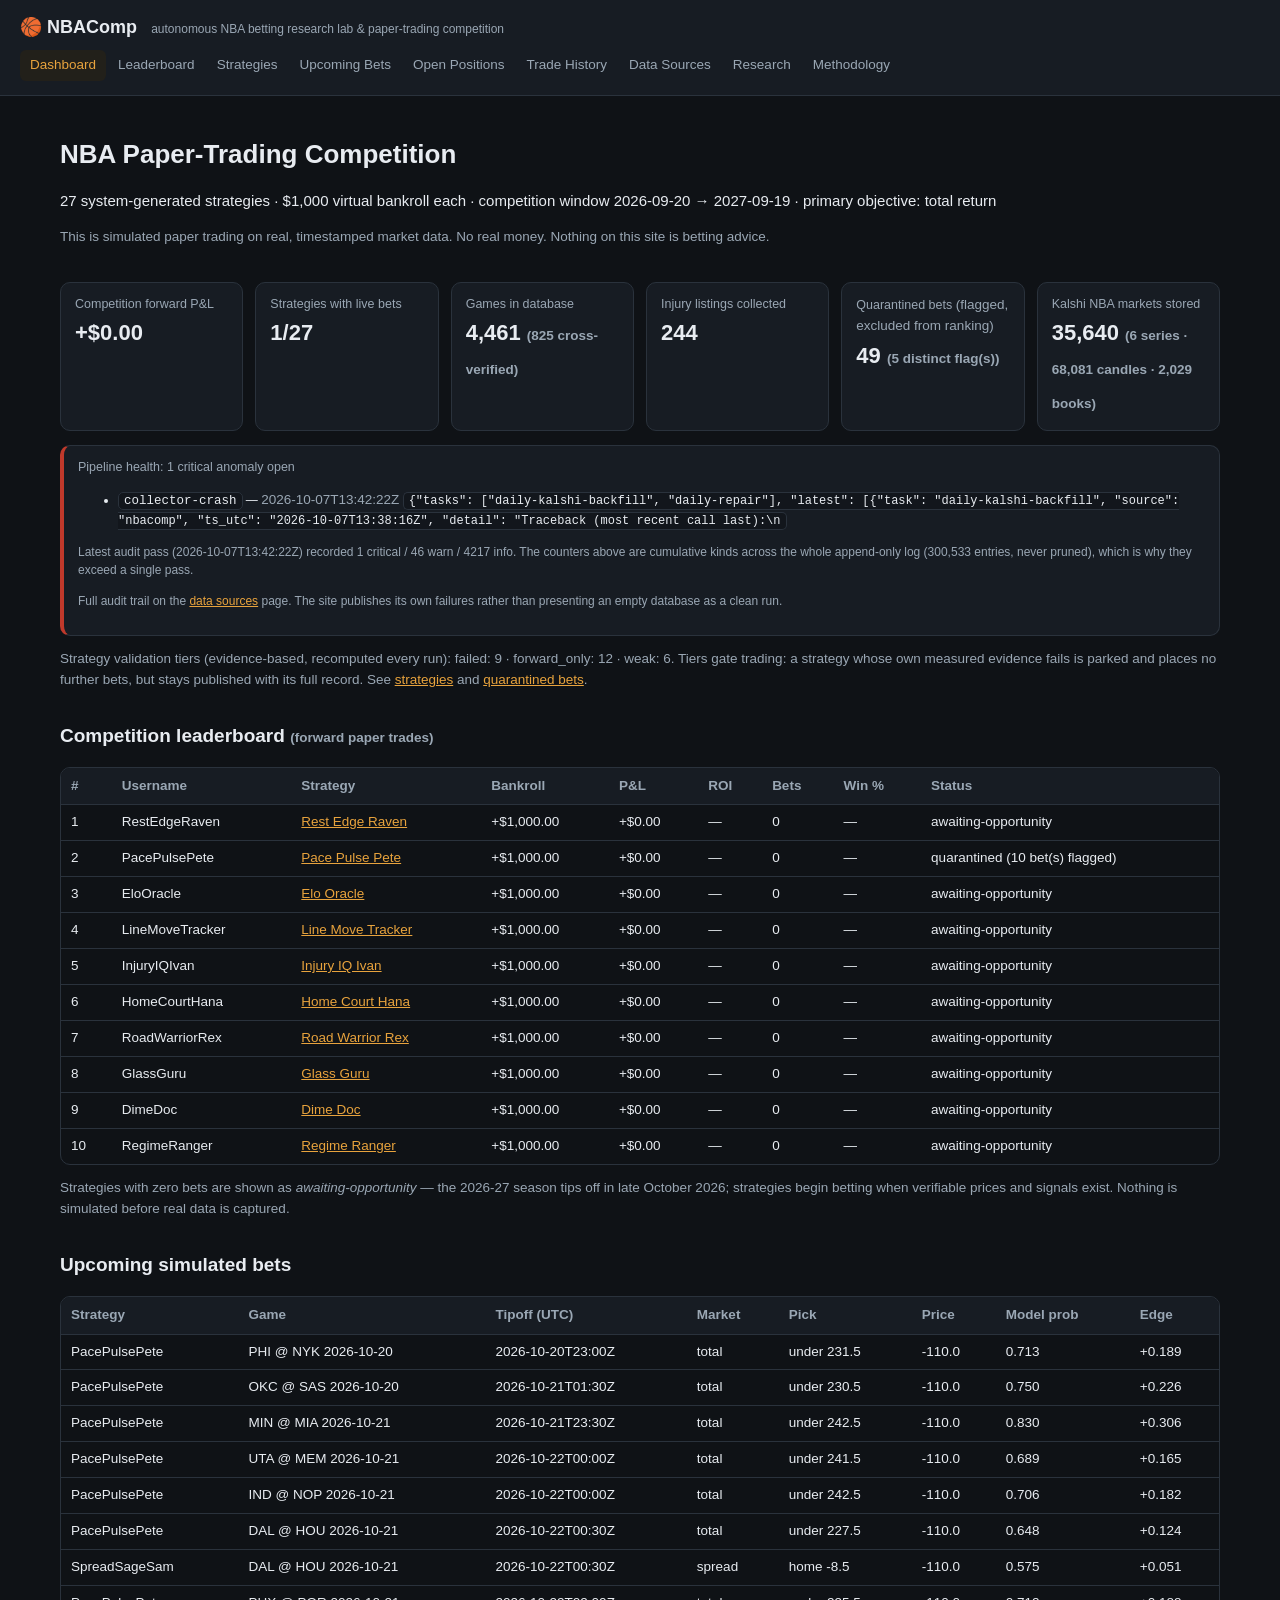
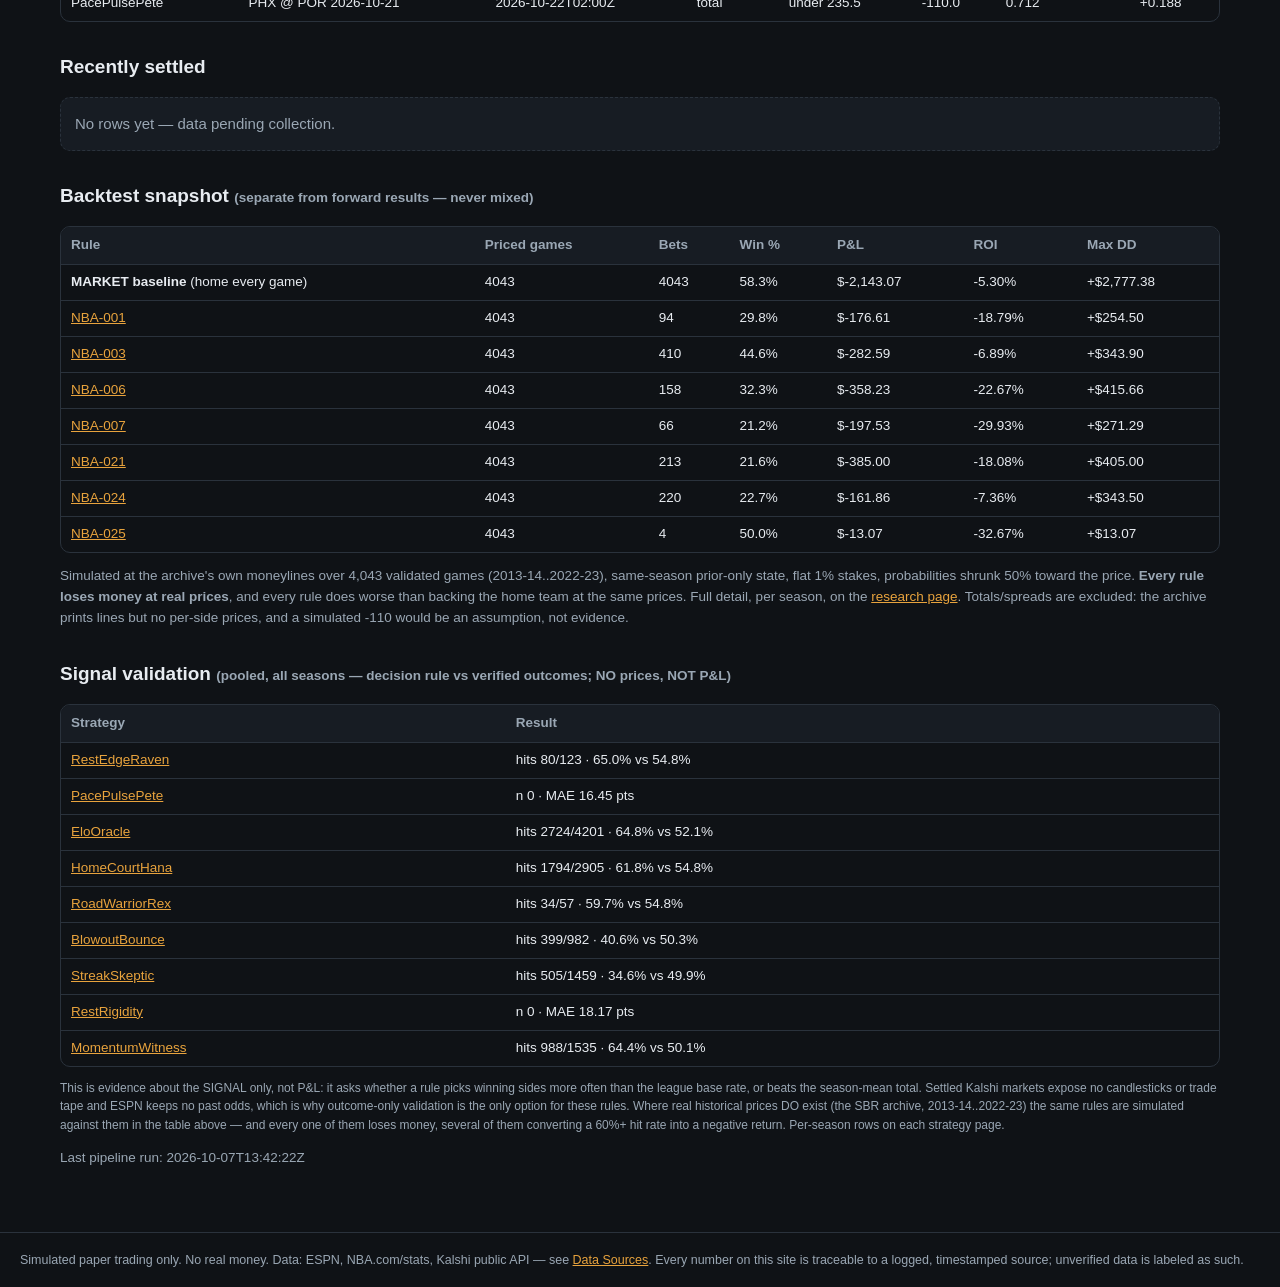
==== commit 1d94a5de: "[auto] live site verification 2026-10-07T13:42:23Z" ====
--- a/index.html
+++ b/index.html
@@ -23,7 +23,7 @@
   <div class="card"><div class="k">Quarantined bets <span class="muted">(flagged, excluded from ranking)</span></div><div class="v">49 <span class="muted">(5 distinct flag(s))</span></div></div>
   <div class="card"><div class="k">Kalshi NBA markets stored</div><div class="v">35,640 <span class="muted">(6 series · 68,081 candles · 2,029 books)</span></div></div>
 </div>
-<div class='card' style='border-left:4px solid #c0392b'><div class='k'>Pipeline health: 1 critical anomaly open</div><ul class='small'><li><code>collector-crash</code> — <span class='muted'>2026-10-07T13:38:43Z</span> <code class='small'>{"tasks": ["daily-kalshi-backfill", "daily-repair"], "latest": [{"task": "daily-kalshi-backfill", "source": "nbacomp", "ts_utc": "2026-10-07T13:38:16Z", "detail": "Traceback (most recent call last):\n</code></li></ul><p class='muted small'>Latest audit pass (2026-10-07T13:38:44Z) recorded 1 critical / 46 warn / 4217 info. The counters above are cumulative kinds across the whole append-only log (296,257 entries, never pruned), which is why they exceed a single pass.</p><p class='muted small'>Full audit trail on the <a href='sources.html'>data sources</a> page. The site publishes its own failures rather than presenting an empty database as a clean run.</p></div>
+<div class='card' style='border-left:4px solid #c0392b'><div class='k'>Pipeline health: 1 critical anomaly open</div><ul class='small'><li><code>collector-crash</code> — <span class='muted'>2026-10-07T13:42:22Z</span> <code class='small'>{"tasks": ["daily-kalshi-backfill", "daily-repair"], "latest": [{"task": "daily-kalshi-backfill", "source": "nbacomp", "ts_utc": "2026-10-07T13:38:16Z", "detail": "Traceback (most recent call last):\n</code></li></ul><p class='muted small'>Latest audit pass (2026-10-07T13:42:22Z) recorded 1 critical / 46 warn / 4217 info. The counters above are cumulative kinds across the whole append-only log (300,533 entries, never pruned), which is why they exceed a single pass.</p><p class='muted small'>Full audit trail on the <a href='sources.html'>data sources</a> page. The site publishes its own failures rather than presenting an empty database as a clean run.</p></div>
 <p class="muted">Strategy validation tiers (evidence-based, recomputed every run): failed: 9 · forward_only: 12 · weak: 6.
 Tiers gate trading: a strategy whose own measured evidence fails is parked and places no further bets,
 but stays published with its full record. See
@@ -40,7 +40,7 @@
 <h2>Backtest snapshot <span class="muted">(separate from forward results — never mixed)</span></h2>
 <div class='twrap'><table class=''><thead><tr><th>Rule</th><th>Priced games</th><th>Bets</th><th>Win %</th><th>P&amp;L</th><th>ROI</th><th>Max DD</th></tr></thead><tbody><tr><td><b>MARKET baseline</b> (home every game)</td><td>4043</td><td>4043</td><td>58.3%</td><td>$-2,143.07</td><td>-5.30%</td><td>+$2,777.38</td></tr><tr><td><a href='strategies.html#NBA-001'>NBA-001</a></td><td>4043</td><td>94</td><td>29.8%</td><td>$-176.61</td><td>-18.79%</td><td>+$254.50</td></tr><tr><td><a href='strategies.html#NBA-003'>NBA-003</a></td><td>4043</td><td>410</td><td>44.6%</td><td>$-282.59</td><td>-6.89%</td><td>+$343.90</td></tr><tr><td><a href='strategies.html#NBA-006'>NBA-006</a></td><td>4043</td><td>158</td><td>32.3%</td><td>$-358.23</td><td>-22.67%</td><td>+$415.66</td></tr><tr><td><a href='strategies.html#NBA-007'>NBA-007</a></td><td>4043</td><td>66</td><td>21.2%</td><td>$-197.53</td><td>-29.93%</td><td>+$271.29</td></tr><tr><td><a href='strategies.html#NBA-021'>NBA-021</a></td><td>4043</td><td>213</td><td>21.6%</td><td>$-385.00</td><td>-18.08%</td><td>+$405.00</td></tr><tr><td><a href='strategies.html#NBA-024'>NBA-024</a></td><td>4043</td><td>220</td><td>22.7%</td><td>$-161.86</td><td>-7.36%</td><td>+$343.50</td></tr><tr><td><a href='strategies.html#NBA-025'>NBA-025</a></td><td>4043</td><td>4</td><td>50.0%</td><td>$-13.07</td><td>-32.67%</td><td>+$13.07</td></tr></tbody></table></div><p class='muted'>Simulated at the archive's own moneylines over 4,043 validated games (2013-14..2022-23), same-season prior-only state, flat 1% stakes, probabilities shrunk 50% toward the price. <b>Every rule loses money at real prices</b>, and every rule does worse than backing the home team at the same prices. Full detail, per season, on the <a href='research.html'>research page</a>. Totals/spreads are excluded: the archive prints lines but no per-side prices, and a simulated -110 would be an assumption, not evidence.</p>
 <h2>Signal validation <span class="muted">(pooled, all seasons — decision rule vs verified outcomes; NO prices, NOT P&amp;L)</span></h2><div class='twrap'><table class=''><thead><tr><th>Strategy</th><th>Result</th></tr></thead><tbody><tr><td><a href='strategies.html#NBA-001'>RestEdgeRaven</a></td><td>hits 80/123 · 65.0% vs 54.8%</td></tr><tr><td><a href='strategies.html#NBA-002'>PacePulsePete</a></td><td>n 0 · MAE 16.45 pts</td></tr><tr><td><a href='strategies.html#NBA-003'>EloOracle</a></td><td>hits 2724/4201 · 64.8% vs 52.1%</td></tr><tr><td><a href='strategies.html#NBA-006'>HomeCourtHana</a></td><td>hits 1794/2905 · 61.8% vs 54.8%</td></tr><tr><td><a href='strategies.html#NBA-007'>RoadWarriorRex</a></td><td>hits 34/57 · 59.7% vs 54.8%</td></tr><tr><td><a href='strategies.html#NBA-020'>BlowoutBounce</a></td><td>hits 399/982 · 40.6% vs 50.3%</td></tr><tr><td><a href='strategies.html#NBA-021'>StreakSkeptic</a></td><td>hits 505/1459 · 34.6% vs 49.9%</td></tr><tr><td><a href='strategies.html#NBA-022'>RestRigidity</a></td><td>n 0 · MAE 18.17 pts</td></tr><tr><td><a href='strategies.html#NBA-024'>MomentumWitness</a></td><td>hits 988/1535 · 64.4% vs 50.1%</td></tr></tbody></table></div><p class="muted small">This is evidence about the SIGNAL only, not P&amp;L: it asks whether a rule picks winning sides more often than the league base rate, or beats the season-mean total. Settled Kalshi markets expose no candlesticks or trade tape and ESPN keeps no past odds, which is why outcome-only validation is the only option for these rules. Where real historical prices DO exist (the SBR archive, 2013-14..2022-23) the same rules are simulated against them in the table above — and every one of them loses money, several of them converting a 60%+ hit rate into a negative return. Per-season rows on each strategy page.</p>
-<p class="muted">Last pipeline run: 2026-10-07T13:38:44Z</p>
+<p class="muted">Last pipeline run: 2026-10-07T13:42:22Z</p>
 </main>
 <footer>Simulated paper trading only. No real money. Data: ESPN, NBA.com/stats, Kalshi public API —
 see <a href="sources.html">Data Sources</a>. Every number on this site is traceable to a logged,
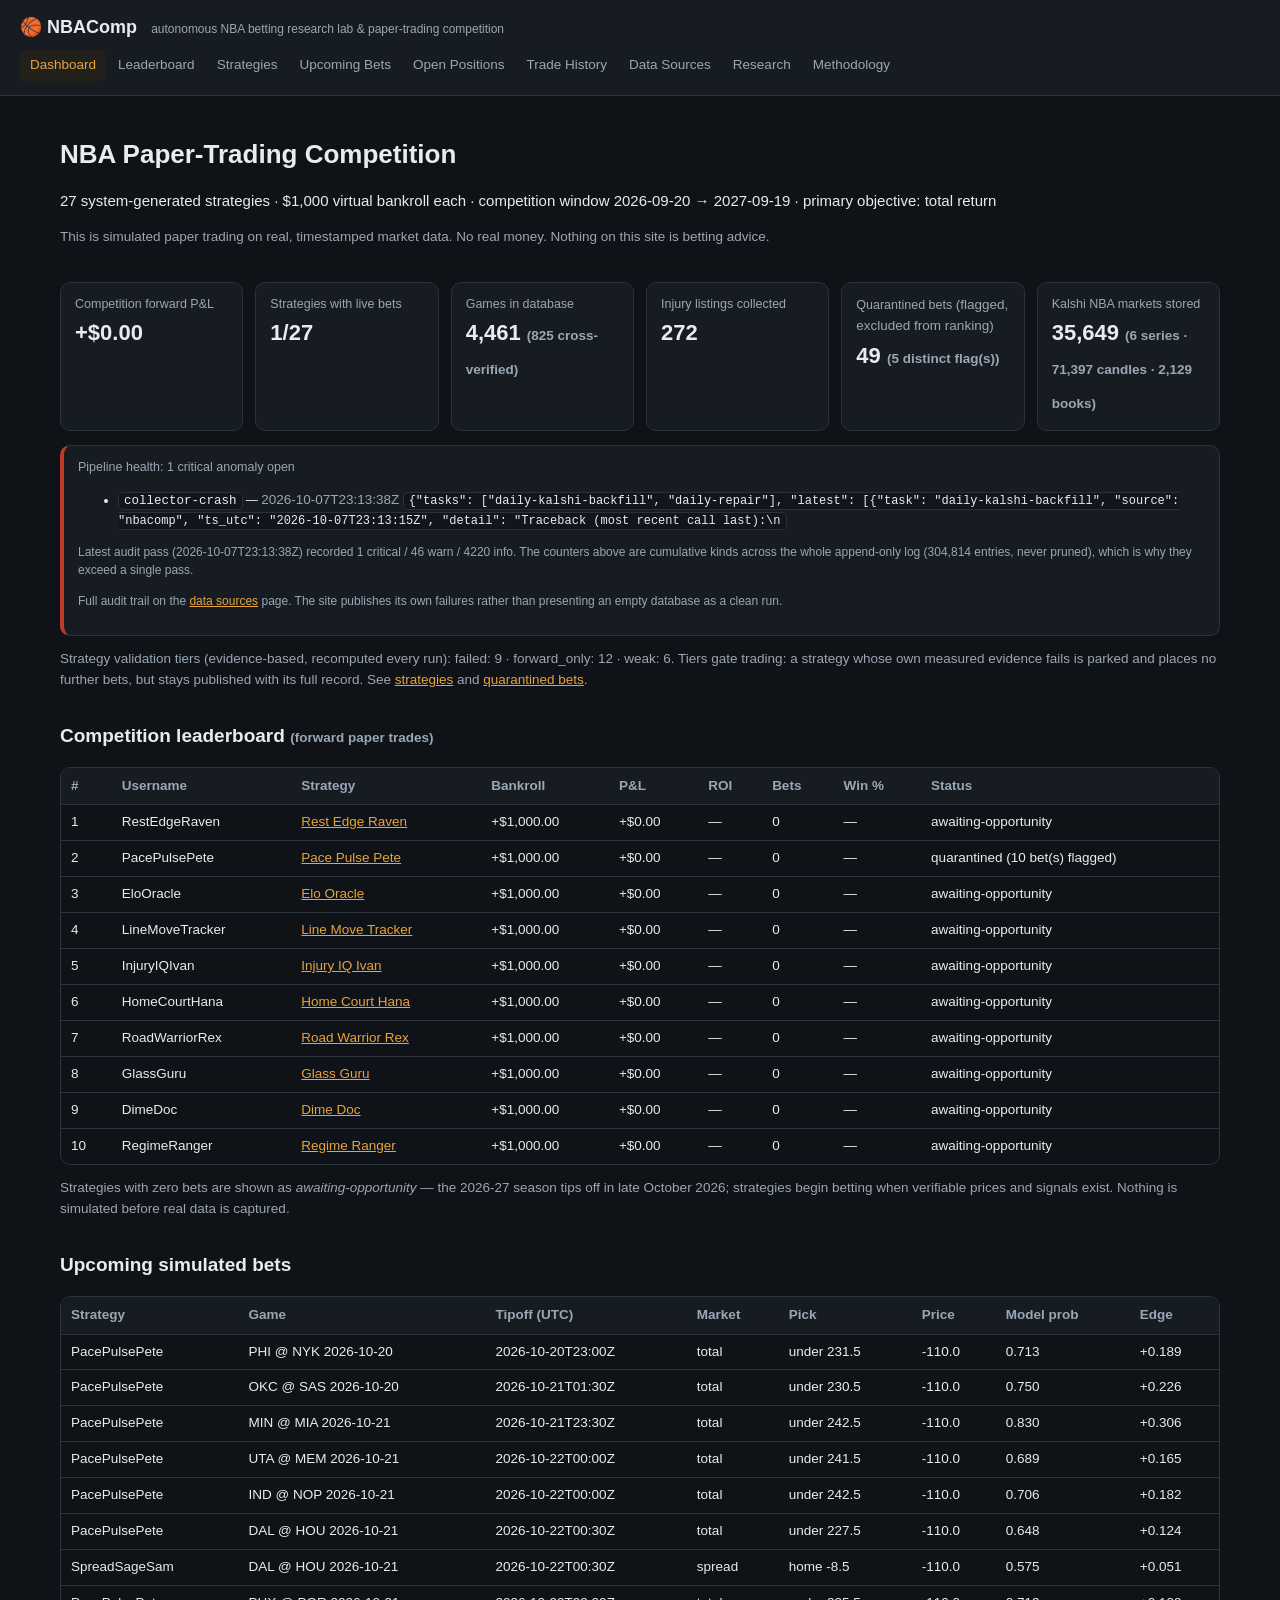
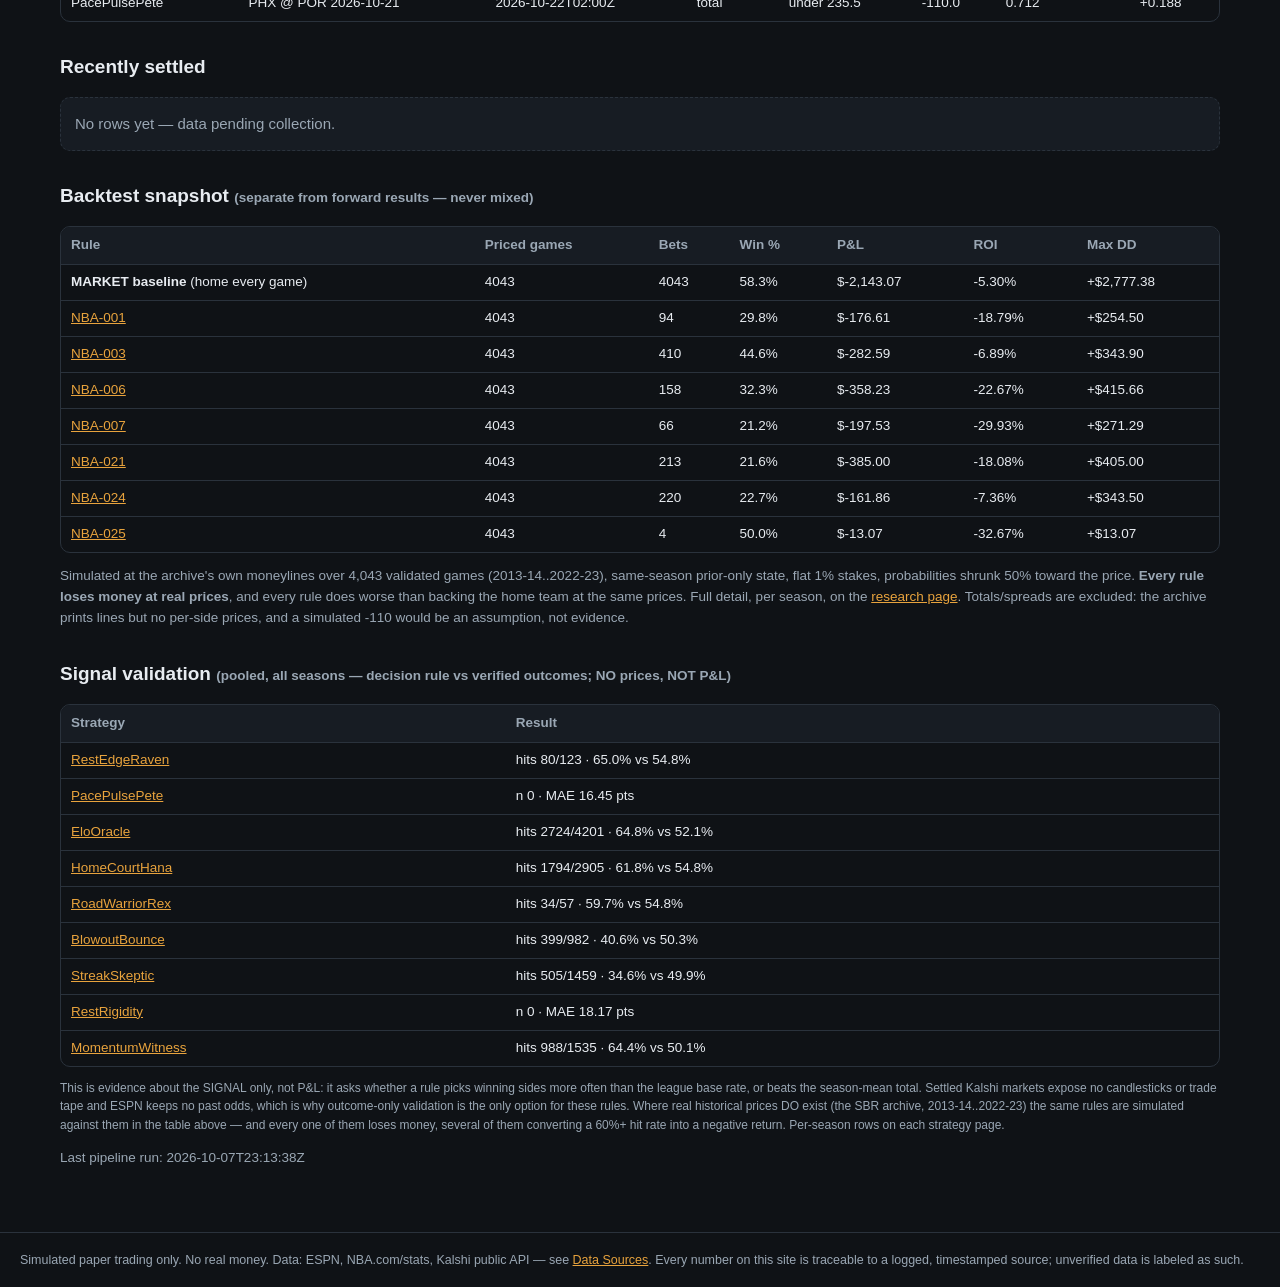
==== commit cd3c6ed9: "[auto] collect + pipeline + site build 2026-10-07T23:16:57Z" ====
--- a/index.html
+++ b/index.html
@@ -19,11 +19,11 @@
   <div class="card"><div class="k">Competition forward P&L</div><div class="v">+$0.00</div></div>
   <div class="card"><div class="k">Strategies with live bets</div><div class="v">1/27</div></div>
   <div class="card"><div class="k">Games in database</div><div class="v">4,461 <span class="muted">(825 cross-verified)</span></div></div>
-  <div class="card"><div class="k">Injury listings collected</div><div class="v">244</div></div>
+  <div class="card"><div class="k">Injury listings collected</div><div class="v">272</div></div>
   <div class="card"><div class="k">Quarantined bets <span class="muted">(flagged, excluded from ranking)</span></div><div class="v">49 <span class="muted">(5 distinct flag(s))</span></div></div>
-  <div class="card"><div class="k">Kalshi NBA markets stored</div><div class="v">35,640 <span class="muted">(6 series · 68,081 candles · 2,029 books)</span></div></div>
+  <div class="card"><div class="k">Kalshi NBA markets stored</div><div class="v">35,649 <span class="muted">(6 series · 71,397 candles · 2,129 books)</span></div></div>
 </div>
-<div class='card' style='border-left:4px solid #c0392b'><div class='k'>Pipeline health: 1 critical anomaly open</div><ul class='small'><li><code>collector-crash</code> — <span class='muted'>2026-10-07T13:42:22Z</span> <code class='small'>{"tasks": ["daily-kalshi-backfill", "daily-repair"], "latest": [{"task": "daily-kalshi-backfill", "source": "nbacomp", "ts_utc": "2026-10-07T13:38:16Z", "detail": "Traceback (most recent call last):\n</code></li></ul><p class='muted small'>Latest audit pass (2026-10-07T13:42:22Z) recorded 1 critical / 46 warn / 4217 info. The counters above are cumulative kinds across the whole append-only log (300,533 entries, never pruned), which is why they exceed a single pass.</p><p class='muted small'>Full audit trail on the <a href='sources.html'>data sources</a> page. The site publishes its own failures rather than presenting an empty database as a clean run.</p></div>
+<div class='card' style='border-left:4px solid #c0392b'><div class='k'>Pipeline health: 1 critical anomaly open</div><ul class='small'><li><code>collector-crash</code> — <span class='muted'>2026-10-07T23:13:38Z</span> <code class='small'>{"tasks": ["daily-kalshi-backfill", "daily-repair"], "latest": [{"task": "daily-kalshi-backfill", "source": "nbacomp", "ts_utc": "2026-10-07T23:13:15Z", "detail": "Traceback (most recent call last):\n</code></li></ul><p class='muted small'>Latest audit pass (2026-10-07T23:13:38Z) recorded 1 critical / 46 warn / 4220 info. The counters above are cumulative kinds across the whole append-only log (304,814 entries, never pruned), which is why they exceed a single pass.</p><p class='muted small'>Full audit trail on the <a href='sources.html'>data sources</a> page. The site publishes its own failures rather than presenting an empty database as a clean run.</p></div>
 <p class="muted">Strategy validation tiers (evidence-based, recomputed every run): failed: 9 · forward_only: 12 · weak: 6.
 Tiers gate trading: a strategy whose own measured evidence fails is parked and places no further bets,
 but stays published with its full record. See
@@ -40,7 +40,7 @@
 <h2>Backtest snapshot <span class="muted">(separate from forward results — never mixed)</span></h2>
 <div class='twrap'><table class=''><thead><tr><th>Rule</th><th>Priced games</th><th>Bets</th><th>Win %</th><th>P&amp;L</th><th>ROI</th><th>Max DD</th></tr></thead><tbody><tr><td><b>MARKET baseline</b> (home every game)</td><td>4043</td><td>4043</td><td>58.3%</td><td>$-2,143.07</td><td>-5.30%</td><td>+$2,777.38</td></tr><tr><td><a href='strategies.html#NBA-001'>NBA-001</a></td><td>4043</td><td>94</td><td>29.8%</td><td>$-176.61</td><td>-18.79%</td><td>+$254.50</td></tr><tr><td><a href='strategies.html#NBA-003'>NBA-003</a></td><td>4043</td><td>410</td><td>44.6%</td><td>$-282.59</td><td>-6.89%</td><td>+$343.90</td></tr><tr><td><a href='strategies.html#NBA-006'>NBA-006</a></td><td>4043</td><td>158</td><td>32.3%</td><td>$-358.23</td><td>-22.67%</td><td>+$415.66</td></tr><tr><td><a href='strategies.html#NBA-007'>NBA-007</a></td><td>4043</td><td>66</td><td>21.2%</td><td>$-197.53</td><td>-29.93%</td><td>+$271.29</td></tr><tr><td><a href='strategies.html#NBA-021'>NBA-021</a></td><td>4043</td><td>213</td><td>21.6%</td><td>$-385.00</td><td>-18.08%</td><td>+$405.00</td></tr><tr><td><a href='strategies.html#NBA-024'>NBA-024</a></td><td>4043</td><td>220</td><td>22.7%</td><td>$-161.86</td><td>-7.36%</td><td>+$343.50</td></tr><tr><td><a href='strategies.html#NBA-025'>NBA-025</a></td><td>4043</td><td>4</td><td>50.0%</td><td>$-13.07</td><td>-32.67%</td><td>+$13.07</td></tr></tbody></table></div><p class='muted'>Simulated at the archive's own moneylines over 4,043 validated games (2013-14..2022-23), same-season prior-only state, flat 1% stakes, probabilities shrunk 50% toward the price. <b>Every rule loses money at real prices</b>, and every rule does worse than backing the home team at the same prices. Full detail, per season, on the <a href='research.html'>research page</a>. Totals/spreads are excluded: the archive prints lines but no per-side prices, and a simulated -110 would be an assumption, not evidence.</p>
 <h2>Signal validation <span class="muted">(pooled, all seasons — decision rule vs verified outcomes; NO prices, NOT P&amp;L)</span></h2><div class='twrap'><table class=''><thead><tr><th>Strategy</th><th>Result</th></tr></thead><tbody><tr><td><a href='strategies.html#NBA-001'>RestEdgeRaven</a></td><td>hits 80/123 · 65.0% vs 54.8%</td></tr><tr><td><a href='strategies.html#NBA-002'>PacePulsePete</a></td><td>n 0 · MAE 16.45 pts</td></tr><tr><td><a href='strategies.html#NBA-003'>EloOracle</a></td><td>hits 2724/4201 · 64.8% vs 52.1%</td></tr><tr><td><a href='strategies.html#NBA-006'>HomeCourtHana</a></td><td>hits 1794/2905 · 61.8% vs 54.8%</td></tr><tr><td><a href='strategies.html#NBA-007'>RoadWarriorRex</a></td><td>hits 34/57 · 59.7% vs 54.8%</td></tr><tr><td><a href='strategies.html#NBA-020'>BlowoutBounce</a></td><td>hits 399/982 · 40.6% vs 50.3%</td></tr><tr><td><a href='strategies.html#NBA-021'>StreakSkeptic</a></td><td>hits 505/1459 · 34.6% vs 49.9%</td></tr><tr><td><a href='strategies.html#NBA-022'>RestRigidity</a></td><td>n 0 · MAE 18.17 pts</td></tr><tr><td><a href='strategies.html#NBA-024'>MomentumWitness</a></td><td>hits 988/1535 · 64.4% vs 50.1%</td></tr></tbody></table></div><p class="muted small">This is evidence about the SIGNAL only, not P&amp;L: it asks whether a rule picks winning sides more often than the league base rate, or beats the season-mean total. Settled Kalshi markets expose no candlesticks or trade tape and ESPN keeps no past odds, which is why outcome-only validation is the only option for these rules. Where real historical prices DO exist (the SBR archive, 2013-14..2022-23) the same rules are simulated against them in the table above — and every one of them loses money, several of them converting a 60%+ hit rate into a negative return. Per-season rows on each strategy page.</p>
-<p class="muted">Last pipeline run: 2026-10-07T13:42:22Z</p>
+<p class="muted">Last pipeline run: 2026-10-07T23:13:38Z</p>
 </main>
 <footer>Simulated paper trading only. No real money. Data: ESPN, NBA.com/stats, Kalshi public API —
 see <a href="sources.html">Data Sources</a>. Every number on this site is traceable to a logged,
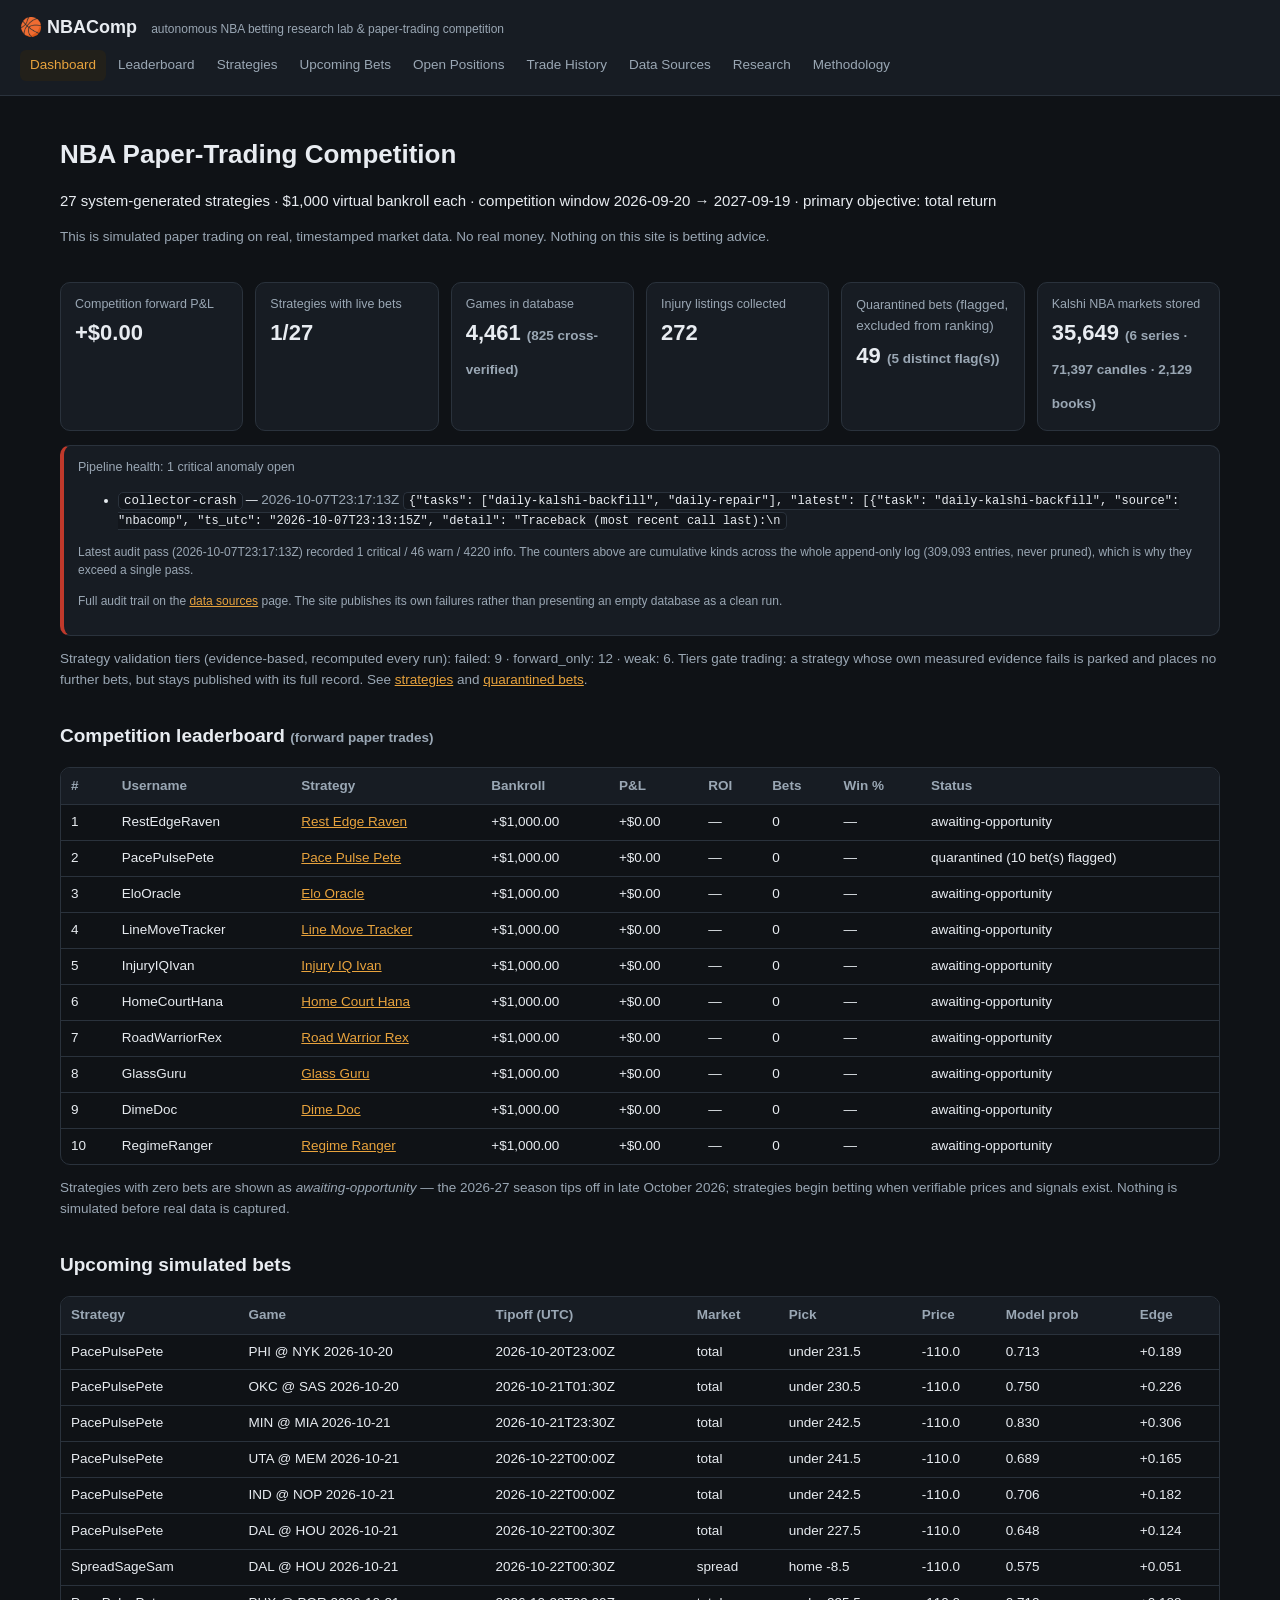
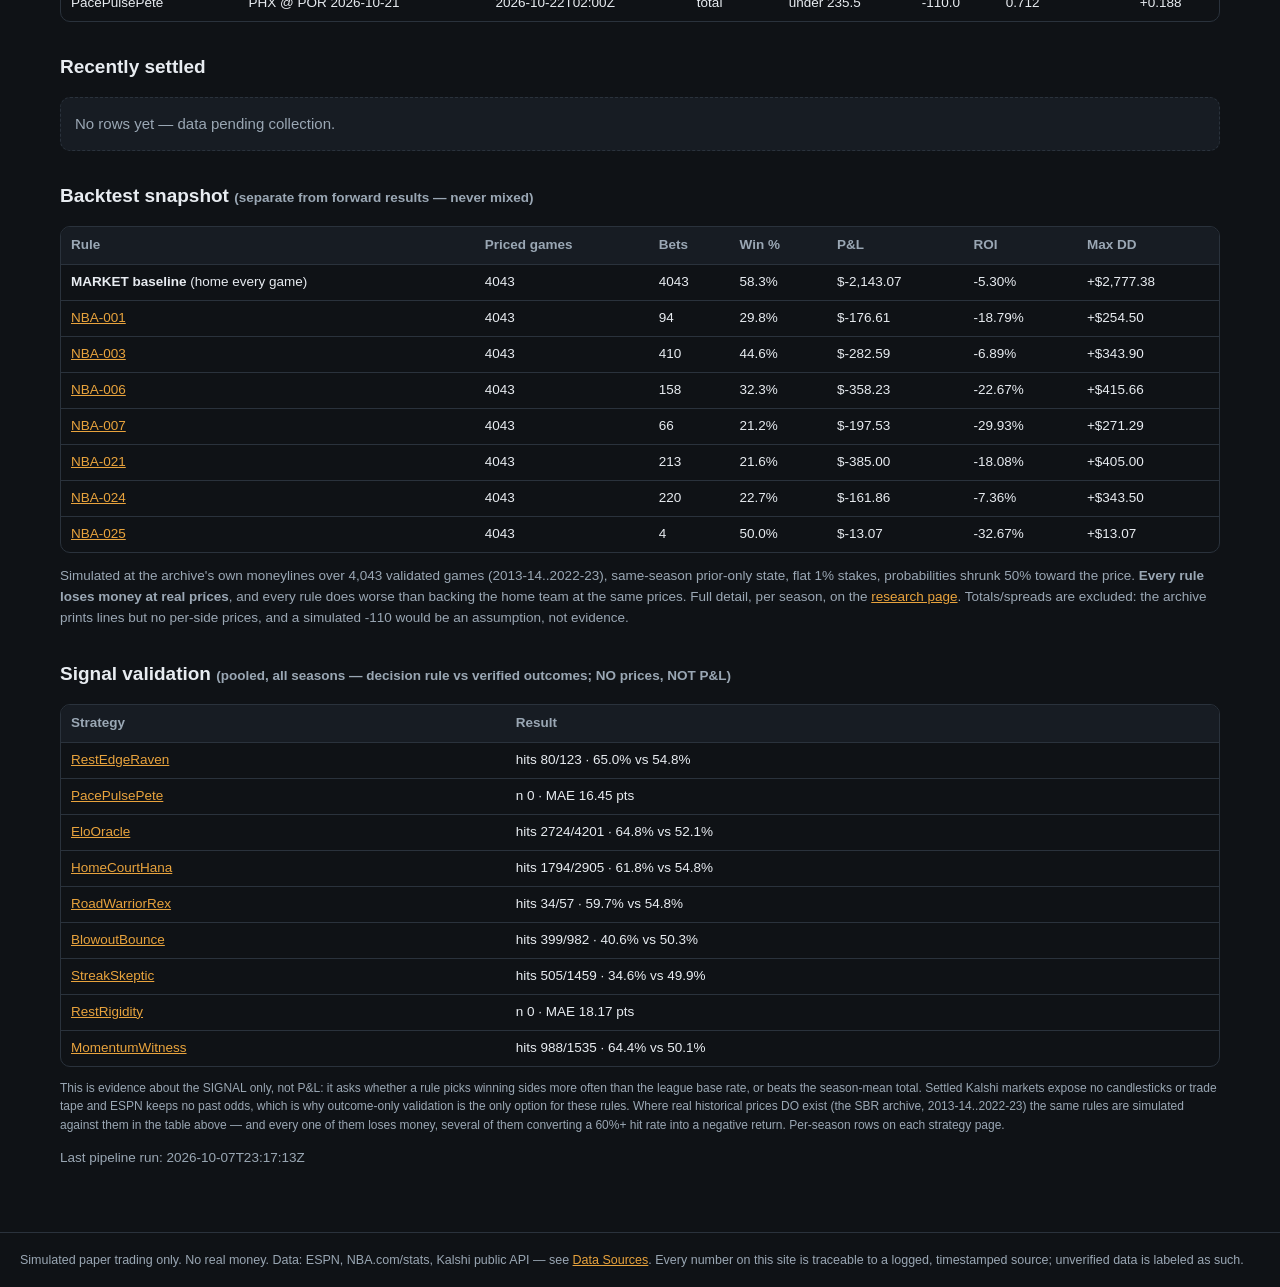
==== commit 8e28cba8: "[auto] live site verification 2026-10-07T23:17:14Z" ====
--- a/index.html
+++ b/index.html
@@ -23,7 +23,7 @@
   <div class="card"><div class="k">Quarantined bets <span class="muted">(flagged, excluded from ranking)</span></div><div class="v">49 <span class="muted">(5 distinct flag(s))</span></div></div>
   <div class="card"><div class="k">Kalshi NBA markets stored</div><div class="v">35,649 <span class="muted">(6 series · 71,397 candles · 2,129 books)</span></div></div>
 </div>
-<div class='card' style='border-left:4px solid #c0392b'><div class='k'>Pipeline health: 1 critical anomaly open</div><ul class='small'><li><code>collector-crash</code> — <span class='muted'>2026-10-07T23:13:38Z</span> <code class='small'>{"tasks": ["daily-kalshi-backfill", "daily-repair"], "latest": [{"task": "daily-kalshi-backfill", "source": "nbacomp", "ts_utc": "2026-10-07T23:13:15Z", "detail": "Traceback (most recent call last):\n</code></li></ul><p class='muted small'>Latest audit pass (2026-10-07T23:13:38Z) recorded 1 critical / 46 warn / 4220 info. The counters above are cumulative kinds across the whole append-only log (304,814 entries, never pruned), which is why they exceed a single pass.</p><p class='muted small'>Full audit trail on the <a href='sources.html'>data sources</a> page. The site publishes its own failures rather than presenting an empty database as a clean run.</p></div>
+<div class='card' style='border-left:4px solid #c0392b'><div class='k'>Pipeline health: 1 critical anomaly open</div><ul class='small'><li><code>collector-crash</code> — <span class='muted'>2026-10-07T23:17:13Z</span> <code class='small'>{"tasks": ["daily-kalshi-backfill", "daily-repair"], "latest": [{"task": "daily-kalshi-backfill", "source": "nbacomp", "ts_utc": "2026-10-07T23:13:15Z", "detail": "Traceback (most recent call last):\n</code></li></ul><p class='muted small'>Latest audit pass (2026-10-07T23:17:13Z) recorded 1 critical / 46 warn / 4220 info. The counters above are cumulative kinds across the whole append-only log (309,093 entries, never pruned), which is why they exceed a single pass.</p><p class='muted small'>Full audit trail on the <a href='sources.html'>data sources</a> page. The site publishes its own failures rather than presenting an empty database as a clean run.</p></div>
 <p class="muted">Strategy validation tiers (evidence-based, recomputed every run): failed: 9 · forward_only: 12 · weak: 6.
 Tiers gate trading: a strategy whose own measured evidence fails is parked and places no further bets,
 but stays published with its full record. See
@@ -40,7 +40,7 @@
 <h2>Backtest snapshot <span class="muted">(separate from forward results — never mixed)</span></h2>
 <div class='twrap'><table class=''><thead><tr><th>Rule</th><th>Priced games</th><th>Bets</th><th>Win %</th><th>P&amp;L</th><th>ROI</th><th>Max DD</th></tr></thead><tbody><tr><td><b>MARKET baseline</b> (home every game)</td><td>4043</td><td>4043</td><td>58.3%</td><td>$-2,143.07</td><td>-5.30%</td><td>+$2,777.38</td></tr><tr><td><a href='strategies.html#NBA-001'>NBA-001</a></td><td>4043</td><td>94</td><td>29.8%</td><td>$-176.61</td><td>-18.79%</td><td>+$254.50</td></tr><tr><td><a href='strategies.html#NBA-003'>NBA-003</a></td><td>4043</td><td>410</td><td>44.6%</td><td>$-282.59</td><td>-6.89%</td><td>+$343.90</td></tr><tr><td><a href='strategies.html#NBA-006'>NBA-006</a></td><td>4043</td><td>158</td><td>32.3%</td><td>$-358.23</td><td>-22.67%</td><td>+$415.66</td></tr><tr><td><a href='strategies.html#NBA-007'>NBA-007</a></td><td>4043</td><td>66</td><td>21.2%</td><td>$-197.53</td><td>-29.93%</td><td>+$271.29</td></tr><tr><td><a href='strategies.html#NBA-021'>NBA-021</a></td><td>4043</td><td>213</td><td>21.6%</td><td>$-385.00</td><td>-18.08%</td><td>+$405.00</td></tr><tr><td><a href='strategies.html#NBA-024'>NBA-024</a></td><td>4043</td><td>220</td><td>22.7%</td><td>$-161.86</td><td>-7.36%</td><td>+$343.50</td></tr><tr><td><a href='strategies.html#NBA-025'>NBA-025</a></td><td>4043</td><td>4</td><td>50.0%</td><td>$-13.07</td><td>-32.67%</td><td>+$13.07</td></tr></tbody></table></div><p class='muted'>Simulated at the archive's own moneylines over 4,043 validated games (2013-14..2022-23), same-season prior-only state, flat 1% stakes, probabilities shrunk 50% toward the price. <b>Every rule loses money at real prices</b>, and every rule does worse than backing the home team at the same prices. Full detail, per season, on the <a href='research.html'>research page</a>. Totals/spreads are excluded: the archive prints lines but no per-side prices, and a simulated -110 would be an assumption, not evidence.</p>
 <h2>Signal validation <span class="muted">(pooled, all seasons — decision rule vs verified outcomes; NO prices, NOT P&amp;L)</span></h2><div class='twrap'><table class=''><thead><tr><th>Strategy</th><th>Result</th></tr></thead><tbody><tr><td><a href='strategies.html#NBA-001'>RestEdgeRaven</a></td><td>hits 80/123 · 65.0% vs 54.8%</td></tr><tr><td><a href='strategies.html#NBA-002'>PacePulsePete</a></td><td>n 0 · MAE 16.45 pts</td></tr><tr><td><a href='strategies.html#NBA-003'>EloOracle</a></td><td>hits 2724/4201 · 64.8% vs 52.1%</td></tr><tr><td><a href='strategies.html#NBA-006'>HomeCourtHana</a></td><td>hits 1794/2905 · 61.8% vs 54.8%</td></tr><tr><td><a href='strategies.html#NBA-007'>RoadWarriorRex</a></td><td>hits 34/57 · 59.7% vs 54.8%</td></tr><tr><td><a href='strategies.html#NBA-020'>BlowoutBounce</a></td><td>hits 399/982 · 40.6% vs 50.3%</td></tr><tr><td><a href='strategies.html#NBA-021'>StreakSkeptic</a></td><td>hits 505/1459 · 34.6% vs 49.9%</td></tr><tr><td><a href='strategies.html#NBA-022'>RestRigidity</a></td><td>n 0 · MAE 18.17 pts</td></tr><tr><td><a href='strategies.html#NBA-024'>MomentumWitness</a></td><td>hits 988/1535 · 64.4% vs 50.1%</td></tr></tbody></table></div><p class="muted small">This is evidence about the SIGNAL only, not P&amp;L: it asks whether a rule picks winning sides more often than the league base rate, or beats the season-mean total. Settled Kalshi markets expose no candlesticks or trade tape and ESPN keeps no past odds, which is why outcome-only validation is the only option for these rules. Where real historical prices DO exist (the SBR archive, 2013-14..2022-23) the same rules are simulated against them in the table above — and every one of them loses money, several of them converting a 60%+ hit rate into a negative return. Per-season rows on each strategy page.</p>
-<p class="muted">Last pipeline run: 2026-10-07T23:13:38Z</p>
+<p class="muted">Last pipeline run: 2026-10-07T23:17:13Z</p>
 </main>
 <footer>Simulated paper trading only. No real money. Data: ESPN, NBA.com/stats, Kalshi public API —
 see <a href="sources.html">Data Sources</a>. Every number on this site is traceable to a logged,
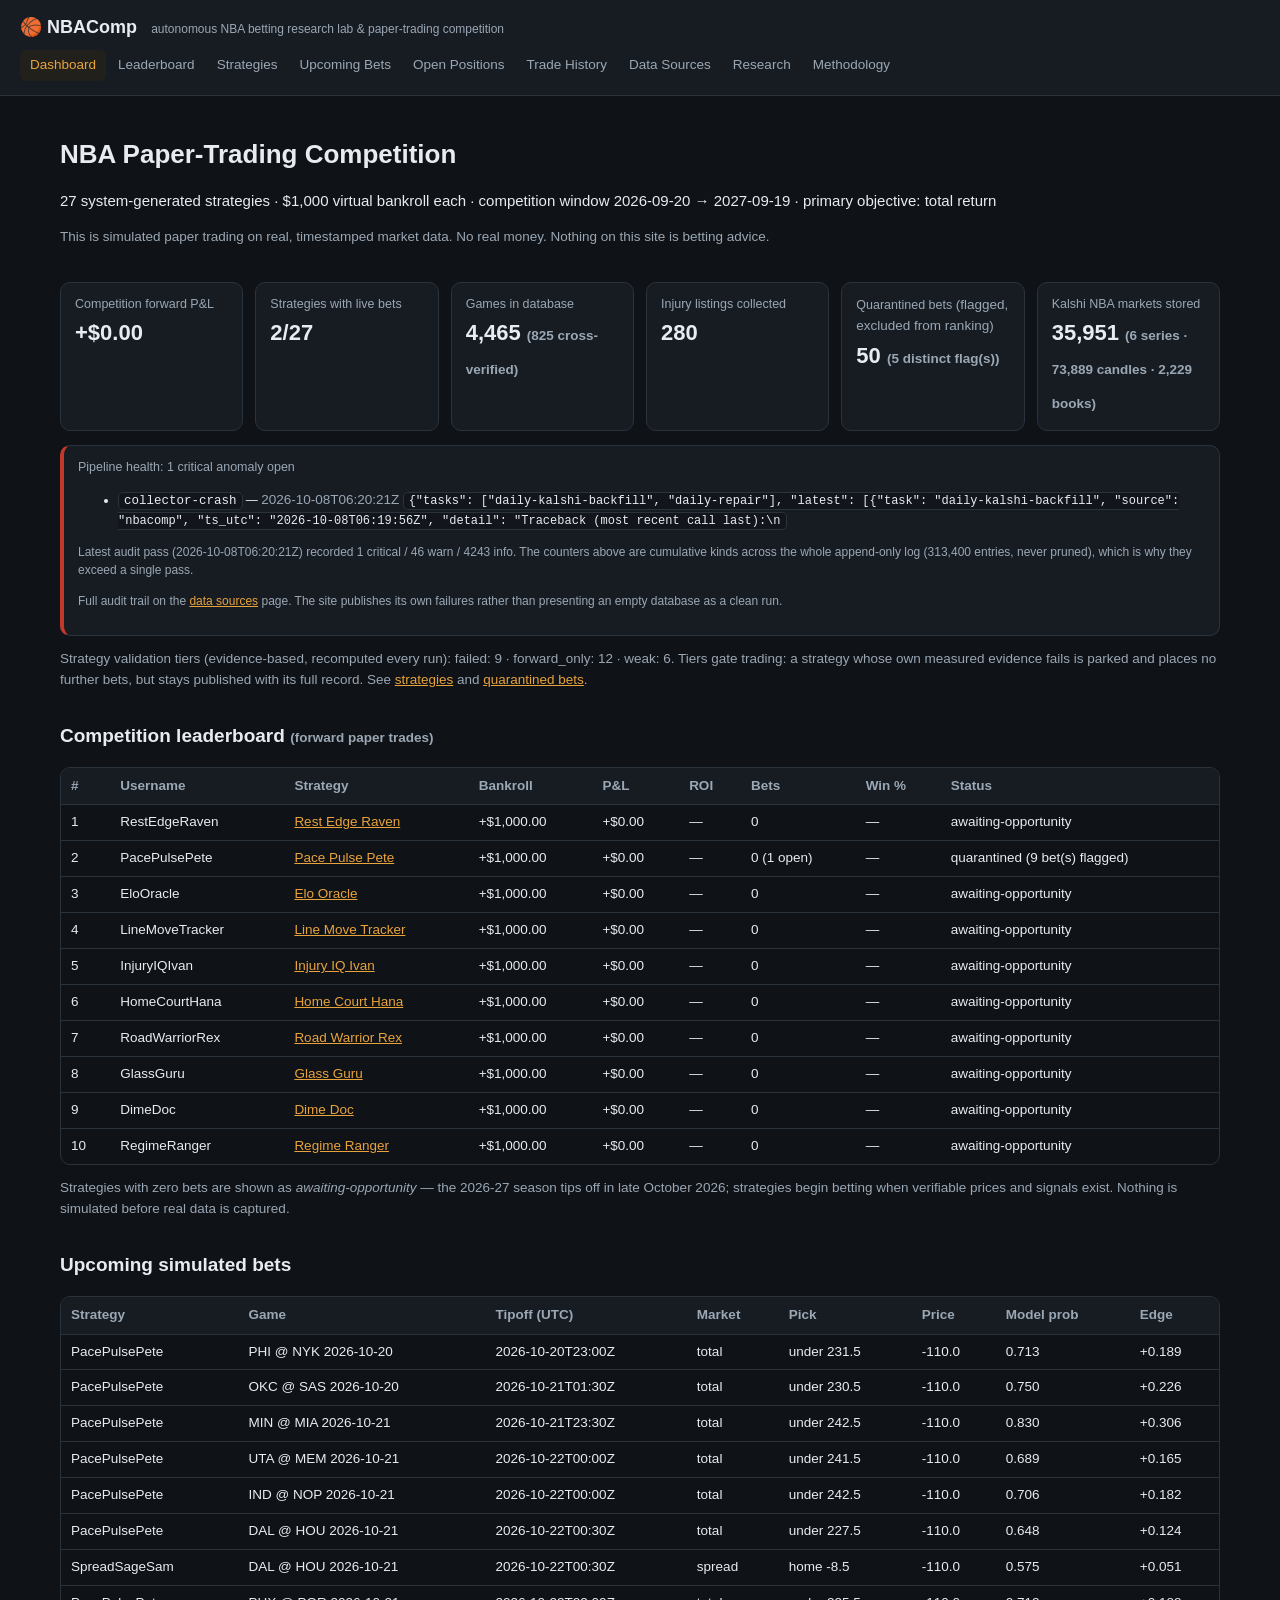
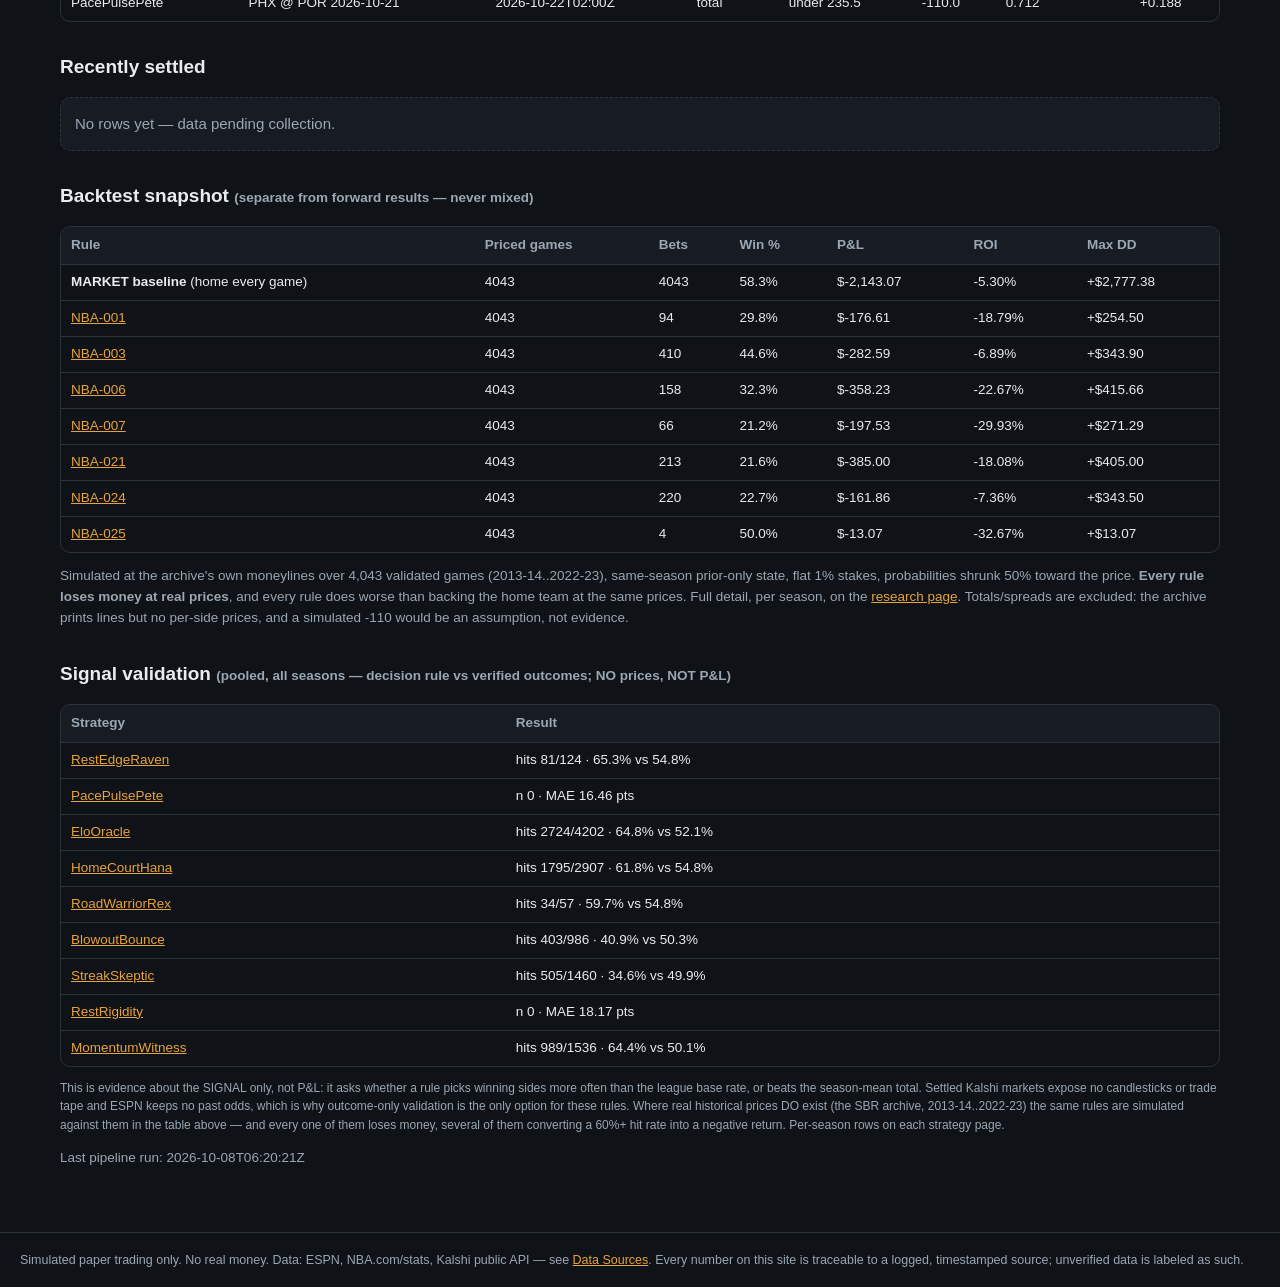
==== commit cb5d187e: "[auto] collect + pipeline + site build 2026-10-08T06:23:40Z" ====
--- a/index.html
+++ b/index.html
@@ -17,19 +17,19 @@
 </div>
 <div class="cards">
   <div class="card"><div class="k">Competition forward P&L</div><div class="v">+$0.00</div></div>
-  <div class="card"><div class="k">Strategies with live bets</div><div class="v">1/27</div></div>
-  <div class="card"><div class="k">Games in database</div><div class="v">4,461 <span class="muted">(825 cross-verified)</span></div></div>
-  <div class="card"><div class="k">Injury listings collected</div><div class="v">272</div></div>
-  <div class="card"><div class="k">Quarantined bets <span class="muted">(flagged, excluded from ranking)</span></div><div class="v">49 <span class="muted">(5 distinct flag(s))</span></div></div>
-  <div class="card"><div class="k">Kalshi NBA markets stored</div><div class="v">35,649 <span class="muted">(6 series · 71,397 candles · 2,129 books)</span></div></div>
+  <div class="card"><div class="k">Strategies with live bets</div><div class="v">2/27</div></div>
+  <div class="card"><div class="k">Games in database</div><div class="v">4,465 <span class="muted">(825 cross-verified)</span></div></div>
+  <div class="card"><div class="k">Injury listings collected</div><div class="v">280</div></div>
+  <div class="card"><div class="k">Quarantined bets <span class="muted">(flagged, excluded from ranking)</span></div><div class="v">50 <span class="muted">(5 distinct flag(s))</span></div></div>
+  <div class="card"><div class="k">Kalshi NBA markets stored</div><div class="v">35,951 <span class="muted">(6 series · 73,889 candles · 2,229 books)</span></div></div>
 </div>
-<div class='card' style='border-left:4px solid #c0392b'><div class='k'>Pipeline health: 1 critical anomaly open</div><ul class='small'><li><code>collector-crash</code> — <span class='muted'>2026-10-07T23:17:13Z</span> <code class='small'>{"tasks": ["daily-kalshi-backfill", "daily-repair"], "latest": [{"task": "daily-kalshi-backfill", "source": "nbacomp", "ts_utc": "2026-10-07T23:13:15Z", "detail": "Traceback (most recent call last):\n</code></li></ul><p class='muted small'>Latest audit pass (2026-10-07T23:17:13Z) recorded 1 critical / 46 warn / 4220 info. The counters above are cumulative kinds across the whole append-only log (309,093 entries, never pruned), which is why they exceed a single pass.</p><p class='muted small'>Full audit trail on the <a href='sources.html'>data sources</a> page. The site publishes its own failures rather than presenting an empty database as a clean run.</p></div>
+<div class='card' style='border-left:4px solid #c0392b'><div class='k'>Pipeline health: 1 critical anomaly open</div><ul class='small'><li><code>collector-crash</code> — <span class='muted'>2026-10-08T06:20:21Z</span> <code class='small'>{"tasks": ["daily-kalshi-backfill", "daily-repair"], "latest": [{"task": "daily-kalshi-backfill", "source": "nbacomp", "ts_utc": "2026-10-08T06:19:56Z", "detail": "Traceback (most recent call last):\n</code></li></ul><p class='muted small'>Latest audit pass (2026-10-08T06:20:21Z) recorded 1 critical / 46 warn / 4243 info. The counters above are cumulative kinds across the whole append-only log (313,400 entries, never pruned), which is why they exceed a single pass.</p><p class='muted small'>Full audit trail on the <a href='sources.html'>data sources</a> page. The site publishes its own failures rather than presenting an empty database as a clean run.</p></div>
 <p class="muted">Strategy validation tiers (evidence-based, recomputed every run): failed: 9 · forward_only: 12 · weak: 6.
 Tiers gate trading: a strategy whose own measured evidence fails is parked and places no further bets,
 but stays published with its full record. See
 <a href="strategies.html">strategies</a> and <a href="positions.html#quarantined">quarantined bets</a>.</p>
 <h2>Competition leaderboard <span class="muted">(forward paper trades)</span></h2>
-<div class='twrap'><table class=''><thead><tr><th>#</th><th>Username</th><th>Strategy</th><th>Bankroll</th><th>P&amp;L</th><th>ROI</th><th>Bets</th><th>Win %</th><th>Status</th></tr></thead><tbody><tr><td>1</td><td>RestEdgeRaven</td><td><a href='strategies.html#NBA-001'>Rest Edge Raven</a></td><td>+$1,000.00</td><td>+$0.00</td><td>—</td><td>0</td><td>—</td><td>awaiting-opportunity</td></tr><tr><td>2</td><td>PacePulsePete</td><td><a href='strategies.html#NBA-002'>Pace Pulse Pete</a></td><td>+$1,000.00</td><td>+$0.00</td><td>—</td><td>0</td><td>—</td><td>quarantined (10 bet(s) flagged)</td></tr><tr><td>3</td><td>EloOracle</td><td><a href='strategies.html#NBA-003'>Elo Oracle</a></td><td>+$1,000.00</td><td>+$0.00</td><td>—</td><td>0</td><td>—</td><td>awaiting-opportunity</td></tr><tr><td>4</td><td>LineMoveTracker</td><td><a href='strategies.html#NBA-004'>Line Move Tracker</a></td><td>+$1,000.00</td><td>+$0.00</td><td>—</td><td>0</td><td>—</td><td>awaiting-opportunity</td></tr><tr><td>5</td><td>InjuryIQIvan</td><td><a href='strategies.html#NBA-005'>Injury IQ Ivan</a></td><td>+$1,000.00</td><td>+$0.00</td><td>—</td><td>0</td><td>—</td><td>awaiting-opportunity</td></tr><tr><td>6</td><td>HomeCourtHana</td><td><a href='strategies.html#NBA-006'>Home Court Hana</a></td><td>+$1,000.00</td><td>+$0.00</td><td>—</td><td>0</td><td>—</td><td>awaiting-opportunity</td></tr><tr><td>7</td><td>RoadWarriorRex</td><td><a href='strategies.html#NBA-007'>Road Warrior Rex</a></td><td>+$1,000.00</td><td>+$0.00</td><td>—</td><td>0</td><td>—</td><td>awaiting-opportunity</td></tr><tr><td>8</td><td>GlassGuru</td><td><a href='strategies.html#NBA-008'>Glass Guru</a></td><td>+$1,000.00</td><td>+$0.00</td><td>—</td><td>0</td><td>—</td><td>awaiting-opportunity</td></tr><tr><td>9</td><td>DimeDoc</td><td><a href='strategies.html#NBA-009'>Dime Doc</a></td><td>+$1,000.00</td><td>+$0.00</td><td>—</td><td>0</td><td>—</td><td>awaiting-opportunity</td></tr><tr><td>10</td><td>RegimeRanger</td><td><a href='strategies.html#NBA-010'>Regime Ranger</a></td><td>+$1,000.00</td><td>+$0.00</td><td>—</td><td>0</td><td>—</td><td>awaiting-opportunity</td></tr></tbody></table></div>
+<div class='twrap'><table class=''><thead><tr><th>#</th><th>Username</th><th>Strategy</th><th>Bankroll</th><th>P&amp;L</th><th>ROI</th><th>Bets</th><th>Win %</th><th>Status</th></tr></thead><tbody><tr><td>1</td><td>RestEdgeRaven</td><td><a href='strategies.html#NBA-001'>Rest Edge Raven</a></td><td>+$1,000.00</td><td>+$0.00</td><td>—</td><td>0</td><td>—</td><td>awaiting-opportunity</td></tr><tr><td>2</td><td>PacePulsePete</td><td><a href='strategies.html#NBA-002'>Pace Pulse Pete</a></td><td>+$1,000.00</td><td>+$0.00</td><td>—</td><td>0 (1 open)</td><td>—</td><td>quarantined (9 bet(s) flagged)</td></tr><tr><td>3</td><td>EloOracle</td><td><a href='strategies.html#NBA-003'>Elo Oracle</a></td><td>+$1,000.00</td><td>+$0.00</td><td>—</td><td>0</td><td>—</td><td>awaiting-opportunity</td></tr><tr><td>4</td><td>LineMoveTracker</td><td><a href='strategies.html#NBA-004'>Line Move Tracker</a></td><td>+$1,000.00</td><td>+$0.00</td><td>—</td><td>0</td><td>—</td><td>awaiting-opportunity</td></tr><tr><td>5</td><td>InjuryIQIvan</td><td><a href='strategies.html#NBA-005'>Injury IQ Ivan</a></td><td>+$1,000.00</td><td>+$0.00</td><td>—</td><td>0</td><td>—</td><td>awaiting-opportunity</td></tr><tr><td>6</td><td>HomeCourtHana</td><td><a href='strategies.html#NBA-006'>Home Court Hana</a></td><td>+$1,000.00</td><td>+$0.00</td><td>—</td><td>0</td><td>—</td><td>awaiting-opportunity</td></tr><tr><td>7</td><td>RoadWarriorRex</td><td><a href='strategies.html#NBA-007'>Road Warrior Rex</a></td><td>+$1,000.00</td><td>+$0.00</td><td>—</td><td>0</td><td>—</td><td>awaiting-opportunity</td></tr><tr><td>8</td><td>GlassGuru</td><td><a href='strategies.html#NBA-008'>Glass Guru</a></td><td>+$1,000.00</td><td>+$0.00</td><td>—</td><td>0</td><td>—</td><td>awaiting-opportunity</td></tr><tr><td>9</td><td>DimeDoc</td><td><a href='strategies.html#NBA-009'>Dime Doc</a></td><td>+$1,000.00</td><td>+$0.00</td><td>—</td><td>0</td><td>—</td><td>awaiting-opportunity</td></tr><tr><td>10</td><td>RegimeRanger</td><td><a href='strategies.html#NBA-010'>Regime Ranger</a></td><td>+$1,000.00</td><td>+$0.00</td><td>—</td><td>0</td><td>—</td><td>awaiting-opportunity</td></tr></tbody></table></div>
 <p class="muted">Strategies with zero bets are shown as <i>awaiting-opportunity</i> — the 2026-27 season tips off in
 late October 2026; strategies begin betting when verifiable prices and signals exist. Nothing is simulated before
 real data is captured.</p>
@@ -39,8 +39,8 @@
 <p class='empty'>No rows yet — data pending collection.</p>
 <h2>Backtest snapshot <span class="muted">(separate from forward results — never mixed)</span></h2>
 <div class='twrap'><table class=''><thead><tr><th>Rule</th><th>Priced games</th><th>Bets</th><th>Win %</th><th>P&amp;L</th><th>ROI</th><th>Max DD</th></tr></thead><tbody><tr><td><b>MARKET baseline</b> (home every game)</td><td>4043</td><td>4043</td><td>58.3%</td><td>$-2,143.07</td><td>-5.30%</td><td>+$2,777.38</td></tr><tr><td><a href='strategies.html#NBA-001'>NBA-001</a></td><td>4043</td><td>94</td><td>29.8%</td><td>$-176.61</td><td>-18.79%</td><td>+$254.50</td></tr><tr><td><a href='strategies.html#NBA-003'>NBA-003</a></td><td>4043</td><td>410</td><td>44.6%</td><td>$-282.59</td><td>-6.89%</td><td>+$343.90</td></tr><tr><td><a href='strategies.html#NBA-006'>NBA-006</a></td><td>4043</td><td>158</td><td>32.3%</td><td>$-358.23</td><td>-22.67%</td><td>+$415.66</td></tr><tr><td><a href='strategies.html#NBA-007'>NBA-007</a></td><td>4043</td><td>66</td><td>21.2%</td><td>$-197.53</td><td>-29.93%</td><td>+$271.29</td></tr><tr><td><a href='strategies.html#NBA-021'>NBA-021</a></td><td>4043</td><td>213</td><td>21.6%</td><td>$-385.00</td><td>-18.08%</td><td>+$405.00</td></tr><tr><td><a href='strategies.html#NBA-024'>NBA-024</a></td><td>4043</td><td>220</td><td>22.7%</td><td>$-161.86</td><td>-7.36%</td><td>+$343.50</td></tr><tr><td><a href='strategies.html#NBA-025'>NBA-025</a></td><td>4043</td><td>4</td><td>50.0%</td><td>$-13.07</td><td>-32.67%</td><td>+$13.07</td></tr></tbody></table></div><p class='muted'>Simulated at the archive's own moneylines over 4,043 validated games (2013-14..2022-23), same-season prior-only state, flat 1% stakes, probabilities shrunk 50% toward the price. <b>Every rule loses money at real prices</b>, and every rule does worse than backing the home team at the same prices. Full detail, per season, on the <a href='research.html'>research page</a>. Totals/spreads are excluded: the archive prints lines but no per-side prices, and a simulated -110 would be an assumption, not evidence.</p>
-<h2>Signal validation <span class="muted">(pooled, all seasons — decision rule vs verified outcomes; NO prices, NOT P&amp;L)</span></h2><div class='twrap'><table class=''><thead><tr><th>Strategy</th><th>Result</th></tr></thead><tbody><tr><td><a href='strategies.html#NBA-001'>RestEdgeRaven</a></td><td>hits 80/123 · 65.0% vs 54.8%</td></tr><tr><td><a href='strategies.html#NBA-002'>PacePulsePete</a></td><td>n 0 · MAE 16.45 pts</td></tr><tr><td><a href='strategies.html#NBA-003'>EloOracle</a></td><td>hits 2724/4201 · 64.8% vs 52.1%</td></tr><tr><td><a href='strategies.html#NBA-006'>HomeCourtHana</a></td><td>hits 1794/2905 · 61.8% vs 54.8%</td></tr><tr><td><a href='strategies.html#NBA-007'>RoadWarriorRex</a></td><td>hits 34/57 · 59.7% vs 54.8%</td></tr><tr><td><a href='strategies.html#NBA-020'>BlowoutBounce</a></td><td>hits 399/982 · 40.6% vs 50.3%</td></tr><tr><td><a href='strategies.html#NBA-021'>StreakSkeptic</a></td><td>hits 505/1459 · 34.6% vs 49.9%</td></tr><tr><td><a href='strategies.html#NBA-022'>RestRigidity</a></td><td>n 0 · MAE 18.17 pts</td></tr><tr><td><a href='strategies.html#NBA-024'>MomentumWitness</a></td><td>hits 988/1535 · 64.4% vs 50.1%</td></tr></tbody></table></div><p class="muted small">This is evidence about the SIGNAL only, not P&amp;L: it asks whether a rule picks winning sides more often than the league base rate, or beats the season-mean total. Settled Kalshi markets expose no candlesticks or trade tape and ESPN keeps no past odds, which is why outcome-only validation is the only option for these rules. Where real historical prices DO exist (the SBR archive, 2013-14..2022-23) the same rules are simulated against them in the table above — and every one of them loses money, several of them converting a 60%+ hit rate into a negative return. Per-season rows on each strategy page.</p>
-<p class="muted">Last pipeline run: 2026-10-07T23:17:13Z</p>
+<h2>Signal validation <span class="muted">(pooled, all seasons — decision rule vs verified outcomes; NO prices, NOT P&amp;L)</span></h2><div class='twrap'><table class=''><thead><tr><th>Strategy</th><th>Result</th></tr></thead><tbody><tr><td><a href='strategies.html#NBA-001'>RestEdgeRaven</a></td><td>hits 81/124 · 65.3% vs 54.8%</td></tr><tr><td><a href='strategies.html#NBA-002'>PacePulsePete</a></td><td>n 0 · MAE 16.46 pts</td></tr><tr><td><a href='strategies.html#NBA-003'>EloOracle</a></td><td>hits 2724/4202 · 64.8% vs 52.1%</td></tr><tr><td><a href='strategies.html#NBA-006'>HomeCourtHana</a></td><td>hits 1795/2907 · 61.8% vs 54.8%</td></tr><tr><td><a href='strategies.html#NBA-007'>RoadWarriorRex</a></td><td>hits 34/57 · 59.7% vs 54.8%</td></tr><tr><td><a href='strategies.html#NBA-020'>BlowoutBounce</a></td><td>hits 403/986 · 40.9% vs 50.3%</td></tr><tr><td><a href='strategies.html#NBA-021'>StreakSkeptic</a></td><td>hits 505/1460 · 34.6% vs 49.9%</td></tr><tr><td><a href='strategies.html#NBA-022'>RestRigidity</a></td><td>n 0 · MAE 18.17 pts</td></tr><tr><td><a href='strategies.html#NBA-024'>MomentumWitness</a></td><td>hits 989/1536 · 64.4% vs 50.1%</td></tr></tbody></table></div><p class="muted small">This is evidence about the SIGNAL only, not P&amp;L: it asks whether a rule picks winning sides more often than the league base rate, or beats the season-mean total. Settled Kalshi markets expose no candlesticks or trade tape and ESPN keeps no past odds, which is why outcome-only validation is the only option for these rules. Where real historical prices DO exist (the SBR archive, 2013-14..2022-23) the same rules are simulated against them in the table above — and every one of them loses money, several of them converting a 60%+ hit rate into a negative return. Per-season rows on each strategy page.</p>
+<p class="muted">Last pipeline run: 2026-10-08T06:20:21Z</p>
 </main>
 <footer>Simulated paper trading only. No real money. Data: ESPN, NBA.com/stats, Kalshi public API —
 see <a href="sources.html">Data Sources</a>. Every number on this site is traceable to a logged,
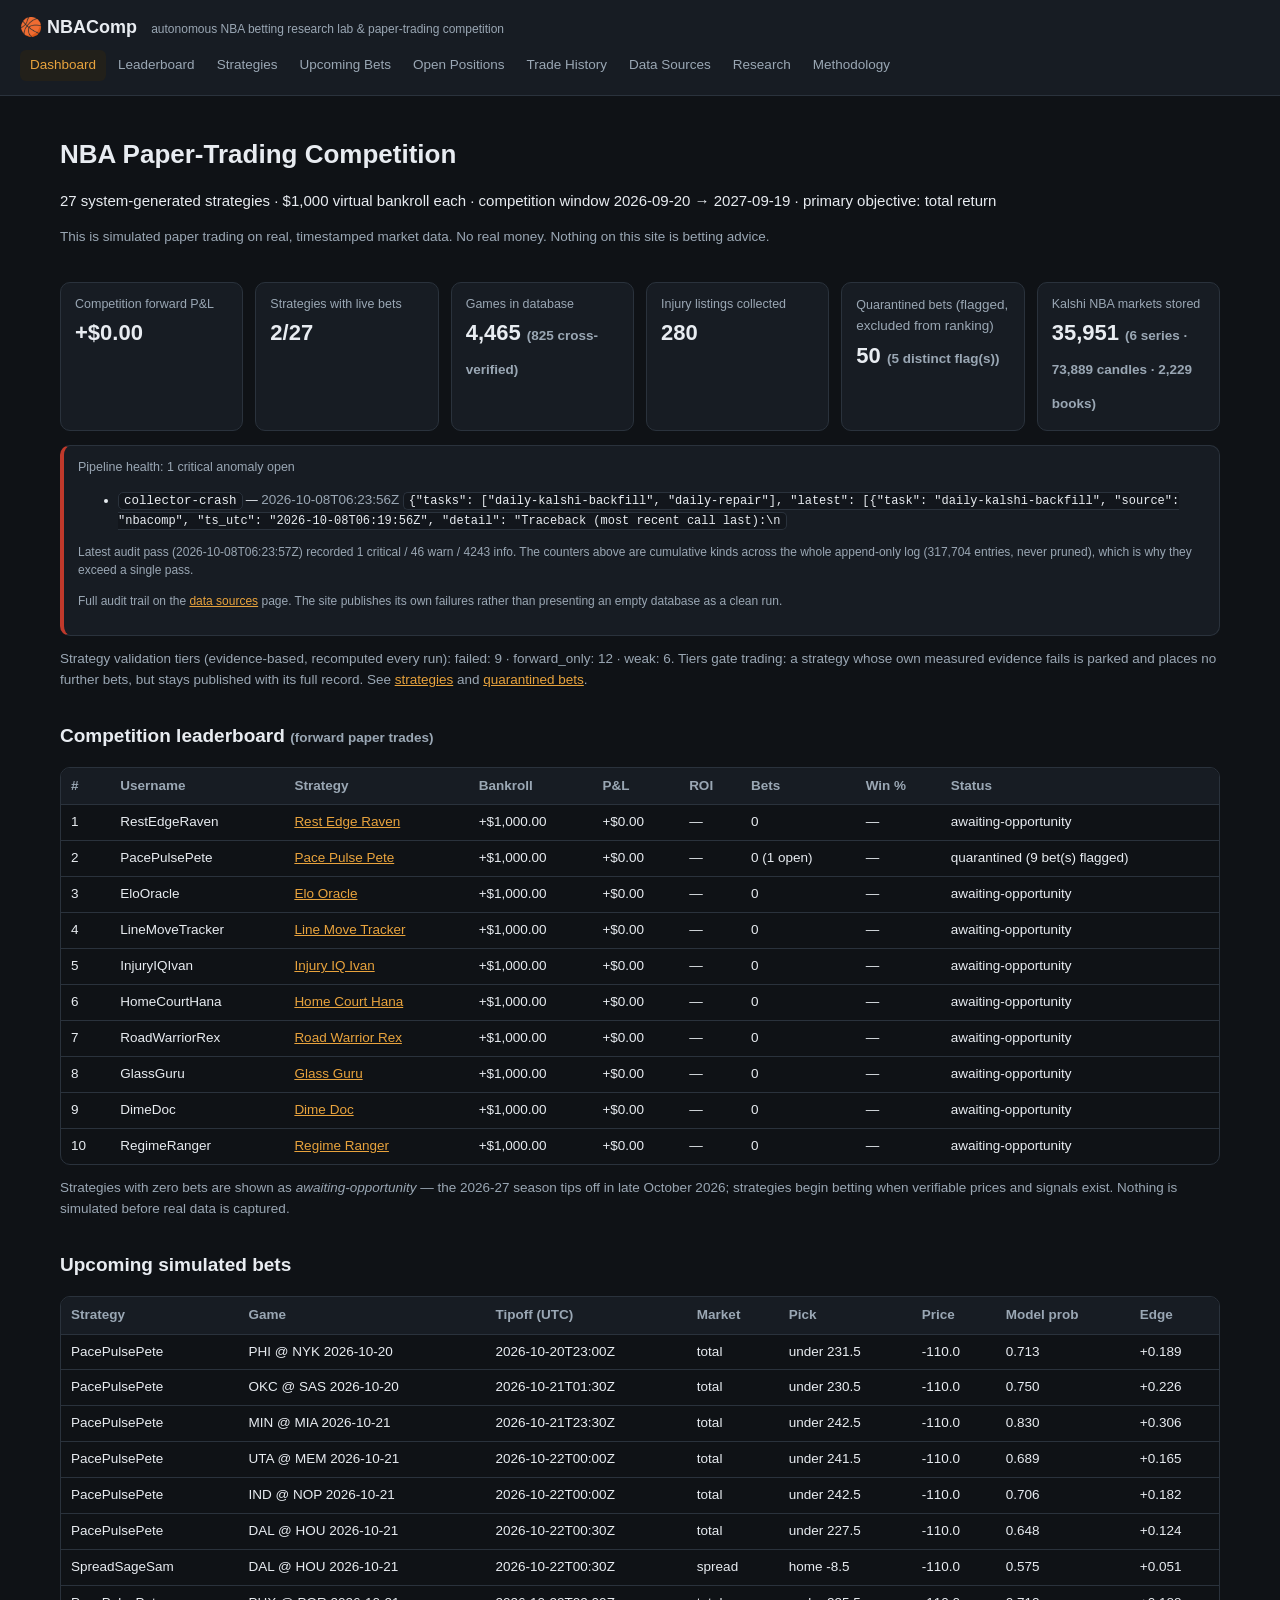
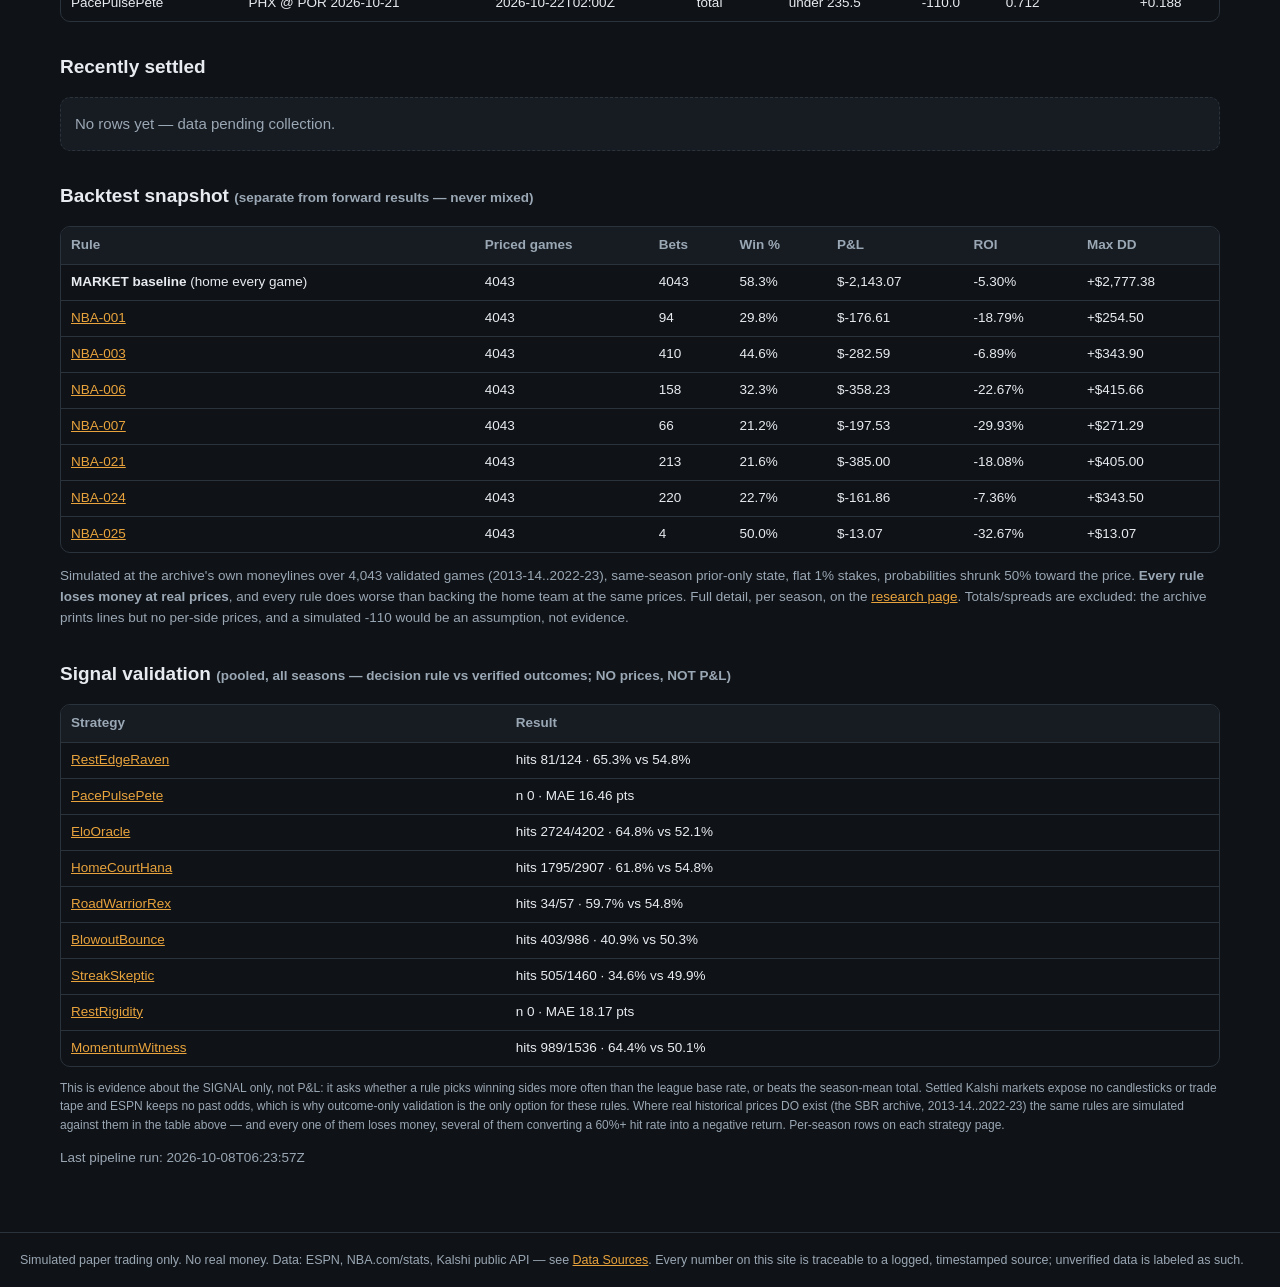
==== commit 91e8ae5b: "[auto] live site verification 2026-10-08T06:23:58Z" ====
--- a/index.html
+++ b/index.html
@@ -23,7 +23,7 @@
   <div class="card"><div class="k">Quarantined bets <span class="muted">(flagged, excluded from ranking)</span></div><div class="v">50 <span class="muted">(5 distinct flag(s))</span></div></div>
   <div class="card"><div class="k">Kalshi NBA markets stored</div><div class="v">35,951 <span class="muted">(6 series · 73,889 candles · 2,229 books)</span></div></div>
 </div>
-<div class='card' style='border-left:4px solid #c0392b'><div class='k'>Pipeline health: 1 critical anomaly open</div><ul class='small'><li><code>collector-crash</code> — <span class='muted'>2026-10-08T06:20:21Z</span> <code class='small'>{"tasks": ["daily-kalshi-backfill", "daily-repair"], "latest": [{"task": "daily-kalshi-backfill", "source": "nbacomp", "ts_utc": "2026-10-08T06:19:56Z", "detail": "Traceback (most recent call last):\n</code></li></ul><p class='muted small'>Latest audit pass (2026-10-08T06:20:21Z) recorded 1 critical / 46 warn / 4243 info. The counters above are cumulative kinds across the whole append-only log (313,400 entries, never pruned), which is why they exceed a single pass.</p><p class='muted small'>Full audit trail on the <a href='sources.html'>data sources</a> page. The site publishes its own failures rather than presenting an empty database as a clean run.</p></div>
+<div class='card' style='border-left:4px solid #c0392b'><div class='k'>Pipeline health: 1 critical anomaly open</div><ul class='small'><li><code>collector-crash</code> — <span class='muted'>2026-10-08T06:23:56Z</span> <code class='small'>{"tasks": ["daily-kalshi-backfill", "daily-repair"], "latest": [{"task": "daily-kalshi-backfill", "source": "nbacomp", "ts_utc": "2026-10-08T06:19:56Z", "detail": "Traceback (most recent call last):\n</code></li></ul><p class='muted small'>Latest audit pass (2026-10-08T06:23:57Z) recorded 1 critical / 46 warn / 4243 info. The counters above are cumulative kinds across the whole append-only log (317,704 entries, never pruned), which is why they exceed a single pass.</p><p class='muted small'>Full audit trail on the <a href='sources.html'>data sources</a> page. The site publishes its own failures rather than presenting an empty database as a clean run.</p></div>
 <p class="muted">Strategy validation tiers (evidence-based, recomputed every run): failed: 9 · forward_only: 12 · weak: 6.
 Tiers gate trading: a strategy whose own measured evidence fails is parked and places no further bets,
 but stays published with its full record. See
@@ -40,7 +40,7 @@
 <h2>Backtest snapshot <span class="muted">(separate from forward results — never mixed)</span></h2>
 <div class='twrap'><table class=''><thead><tr><th>Rule</th><th>Priced games</th><th>Bets</th><th>Win %</th><th>P&amp;L</th><th>ROI</th><th>Max DD</th></tr></thead><tbody><tr><td><b>MARKET baseline</b> (home every game)</td><td>4043</td><td>4043</td><td>58.3%</td><td>$-2,143.07</td><td>-5.30%</td><td>+$2,777.38</td></tr><tr><td><a href='strategies.html#NBA-001'>NBA-001</a></td><td>4043</td><td>94</td><td>29.8%</td><td>$-176.61</td><td>-18.79%</td><td>+$254.50</td></tr><tr><td><a href='strategies.html#NBA-003'>NBA-003</a></td><td>4043</td><td>410</td><td>44.6%</td><td>$-282.59</td><td>-6.89%</td><td>+$343.90</td></tr><tr><td><a href='strategies.html#NBA-006'>NBA-006</a></td><td>4043</td><td>158</td><td>32.3%</td><td>$-358.23</td><td>-22.67%</td><td>+$415.66</td></tr><tr><td><a href='strategies.html#NBA-007'>NBA-007</a></td><td>4043</td><td>66</td><td>21.2%</td><td>$-197.53</td><td>-29.93%</td><td>+$271.29</td></tr><tr><td><a href='strategies.html#NBA-021'>NBA-021</a></td><td>4043</td><td>213</td><td>21.6%</td><td>$-385.00</td><td>-18.08%</td><td>+$405.00</td></tr><tr><td><a href='strategies.html#NBA-024'>NBA-024</a></td><td>4043</td><td>220</td><td>22.7%</td><td>$-161.86</td><td>-7.36%</td><td>+$343.50</td></tr><tr><td><a href='strategies.html#NBA-025'>NBA-025</a></td><td>4043</td><td>4</td><td>50.0%</td><td>$-13.07</td><td>-32.67%</td><td>+$13.07</td></tr></tbody></table></div><p class='muted'>Simulated at the archive's own moneylines over 4,043 validated games (2013-14..2022-23), same-season prior-only state, flat 1% stakes, probabilities shrunk 50% toward the price. <b>Every rule loses money at real prices</b>, and every rule does worse than backing the home team at the same prices. Full detail, per season, on the <a href='research.html'>research page</a>. Totals/spreads are excluded: the archive prints lines but no per-side prices, and a simulated -110 would be an assumption, not evidence.</p>
 <h2>Signal validation <span class="muted">(pooled, all seasons — decision rule vs verified outcomes; NO prices, NOT P&amp;L)</span></h2><div class='twrap'><table class=''><thead><tr><th>Strategy</th><th>Result</th></tr></thead><tbody><tr><td><a href='strategies.html#NBA-001'>RestEdgeRaven</a></td><td>hits 81/124 · 65.3% vs 54.8%</td></tr><tr><td><a href='strategies.html#NBA-002'>PacePulsePete</a></td><td>n 0 · MAE 16.46 pts</td></tr><tr><td><a href='strategies.html#NBA-003'>EloOracle</a></td><td>hits 2724/4202 · 64.8% vs 52.1%</td></tr><tr><td><a href='strategies.html#NBA-006'>HomeCourtHana</a></td><td>hits 1795/2907 · 61.8% vs 54.8%</td></tr><tr><td><a href='strategies.html#NBA-007'>RoadWarriorRex</a></td><td>hits 34/57 · 59.7% vs 54.8%</td></tr><tr><td><a href='strategies.html#NBA-020'>BlowoutBounce</a></td><td>hits 403/986 · 40.9% vs 50.3%</td></tr><tr><td><a href='strategies.html#NBA-021'>StreakSkeptic</a></td><td>hits 505/1460 · 34.6% vs 49.9%</td></tr><tr><td><a href='strategies.html#NBA-022'>RestRigidity</a></td><td>n 0 · MAE 18.17 pts</td></tr><tr><td><a href='strategies.html#NBA-024'>MomentumWitness</a></td><td>hits 989/1536 · 64.4% vs 50.1%</td></tr></tbody></table></div><p class="muted small">This is evidence about the SIGNAL only, not P&amp;L: it asks whether a rule picks winning sides more often than the league base rate, or beats the season-mean total. Settled Kalshi markets expose no candlesticks or trade tape and ESPN keeps no past odds, which is why outcome-only validation is the only option for these rules. Where real historical prices DO exist (the SBR archive, 2013-14..2022-23) the same rules are simulated against them in the table above — and every one of them loses money, several of them converting a 60%+ hit rate into a negative return. Per-season rows on each strategy page.</p>
-<p class="muted">Last pipeline run: 2026-10-08T06:20:21Z</p>
+<p class="muted">Last pipeline run: 2026-10-08T06:23:57Z</p>
 </main>
 <footer>Simulated paper trading only. No real money. Data: ESPN, NBA.com/stats, Kalshi public API —
 see <a href="sources.html">Data Sources</a>. Every number on this site is traceable to a logged,
